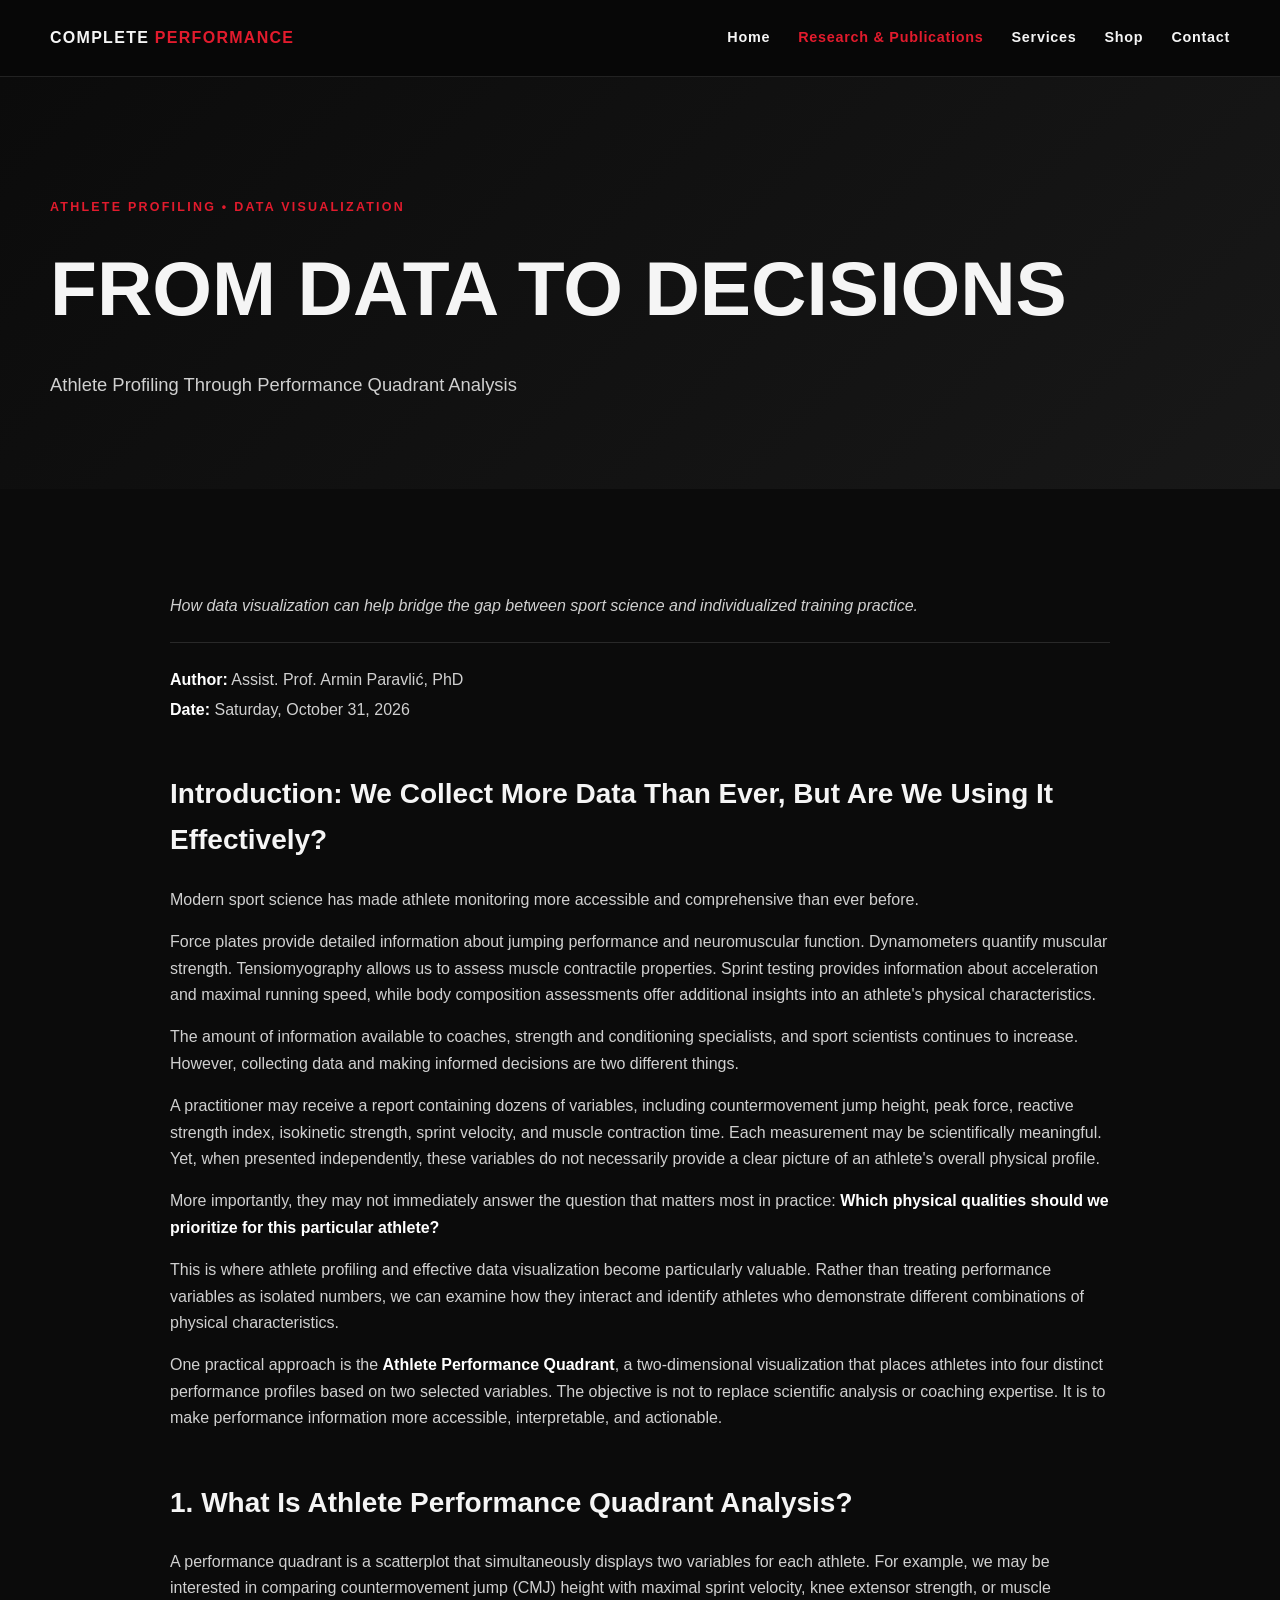
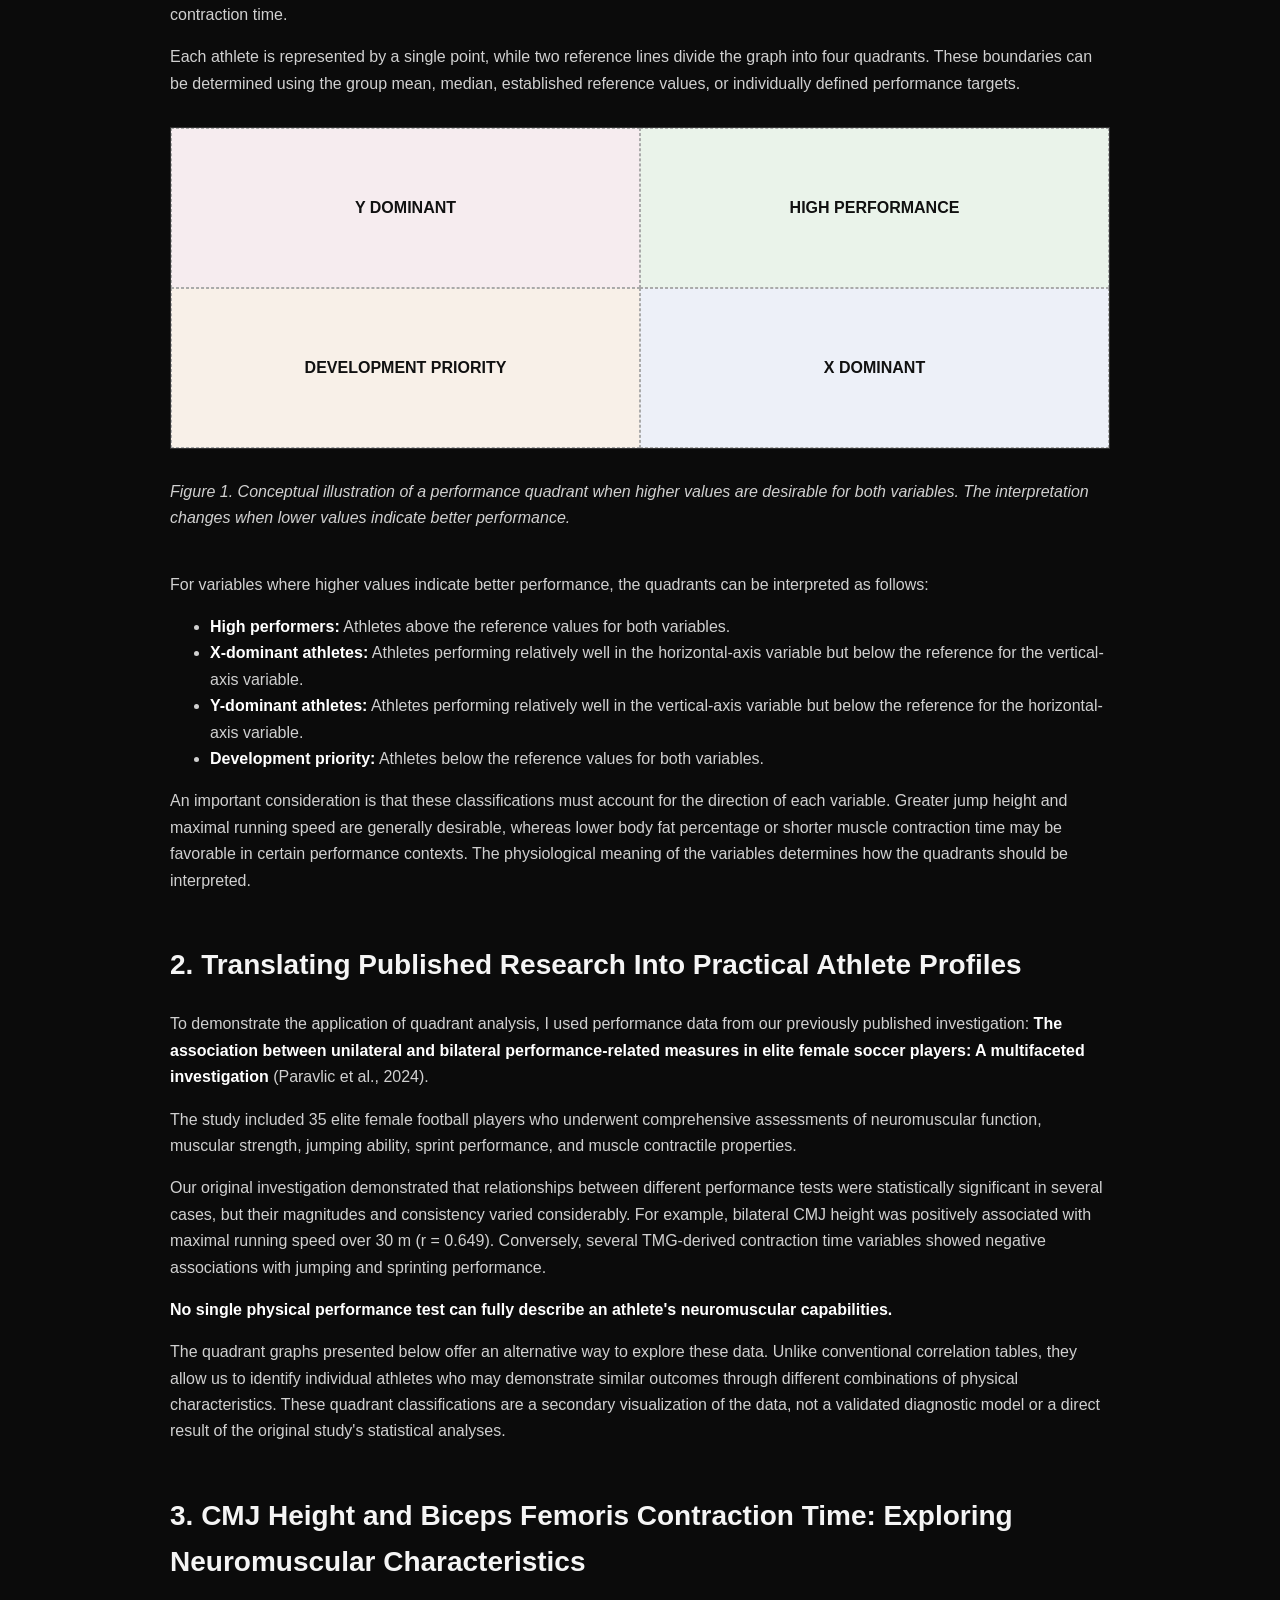
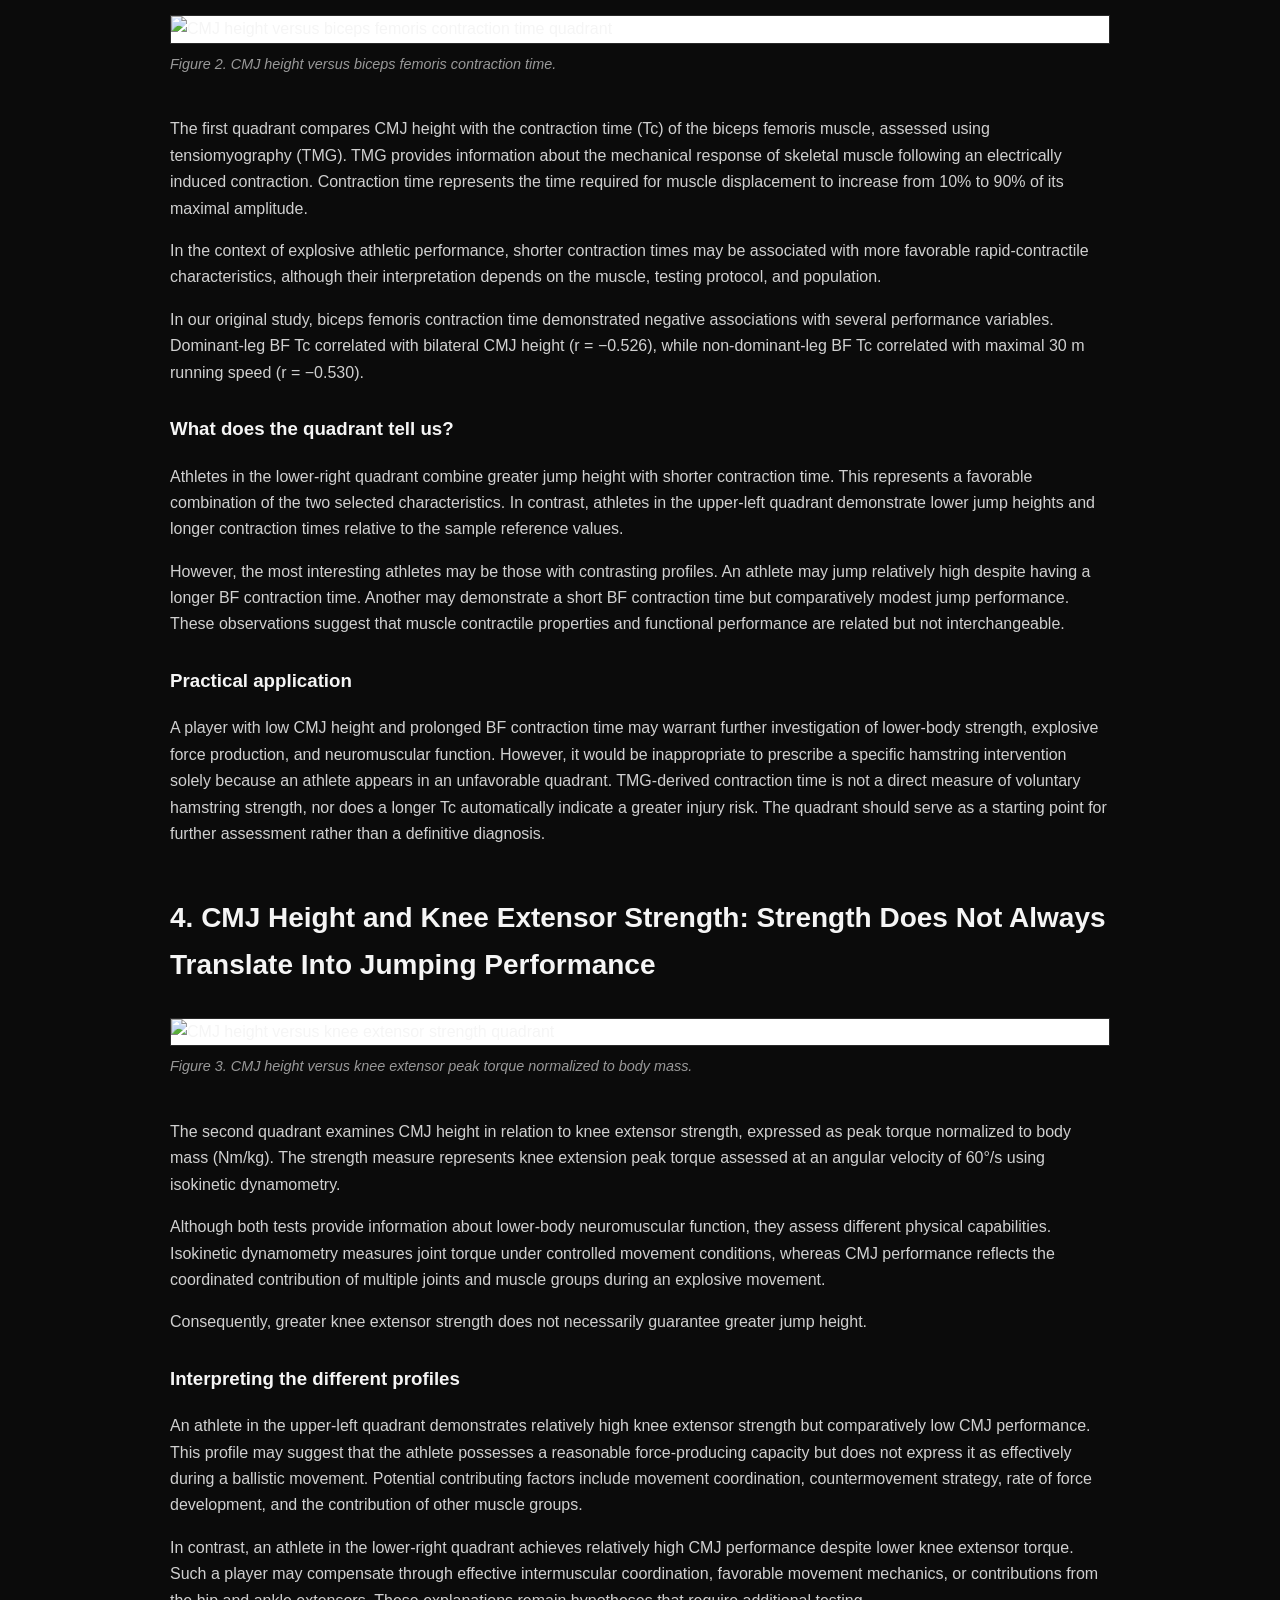
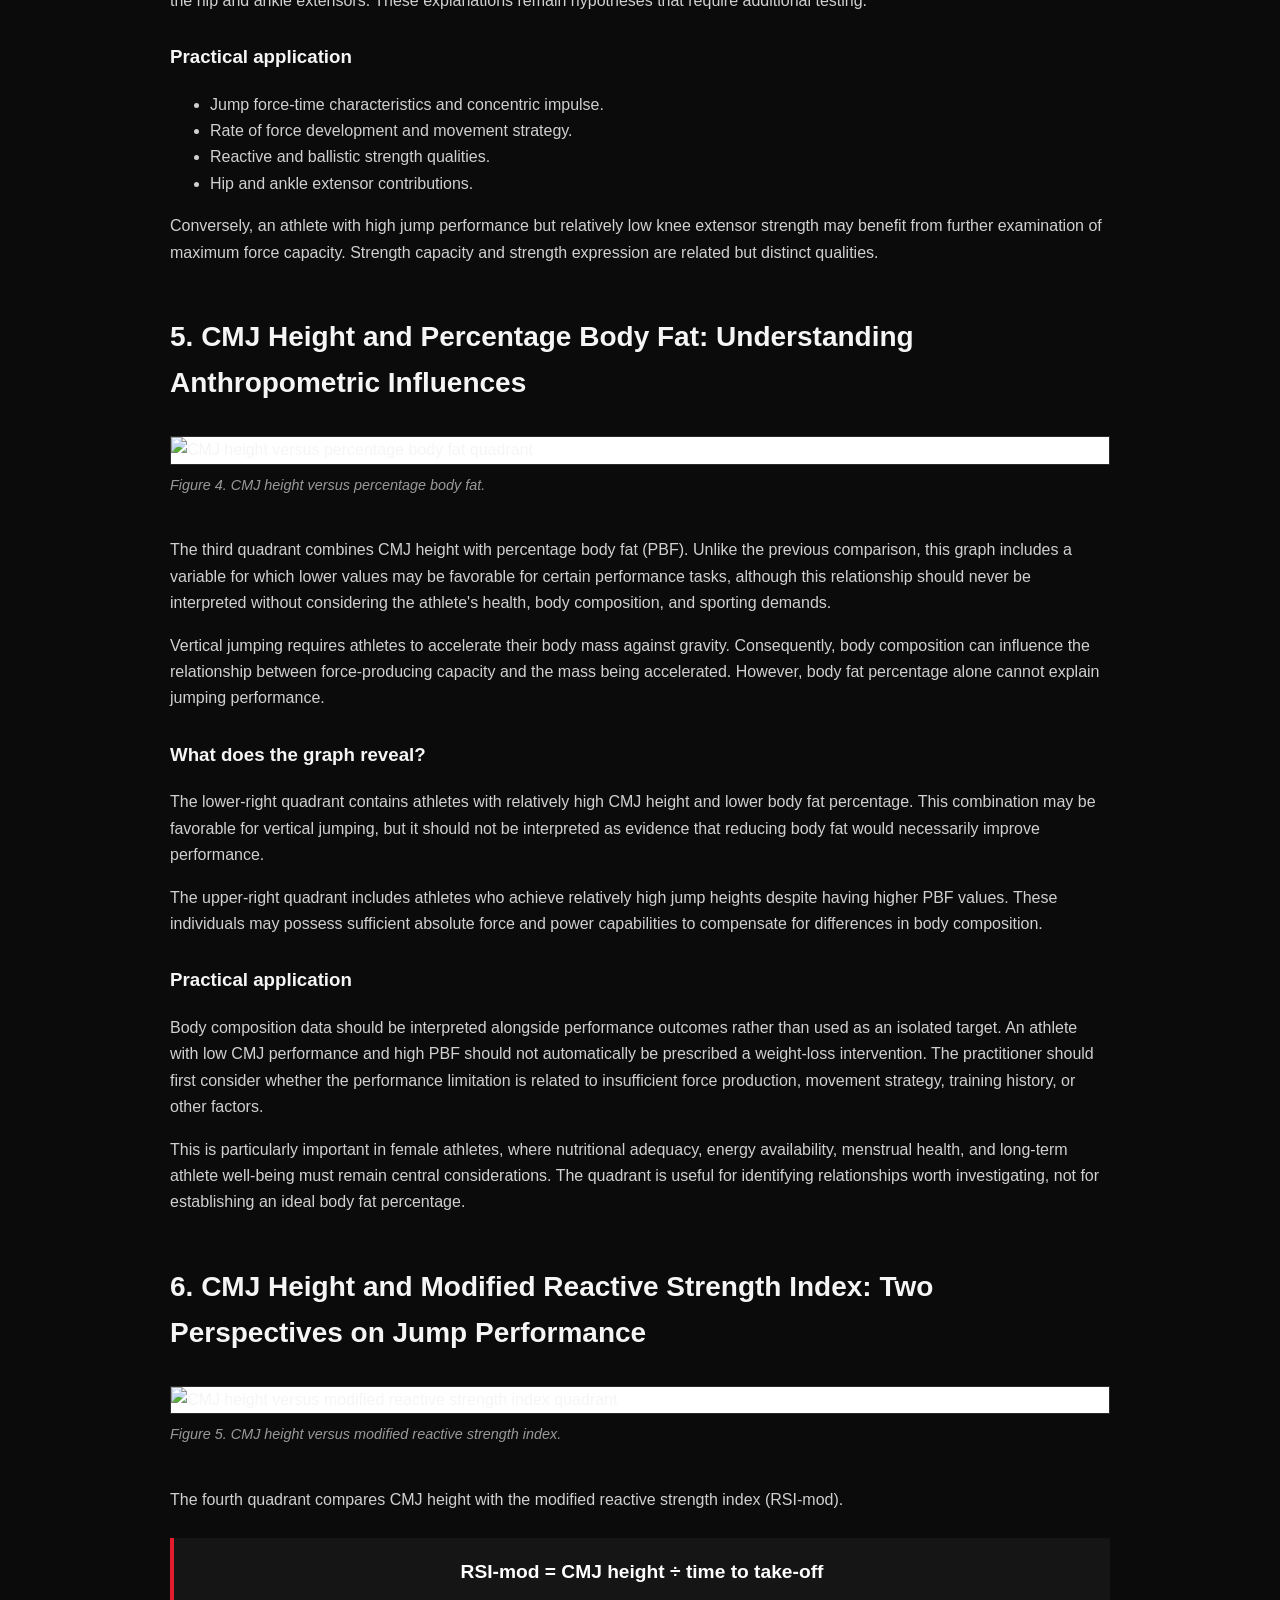
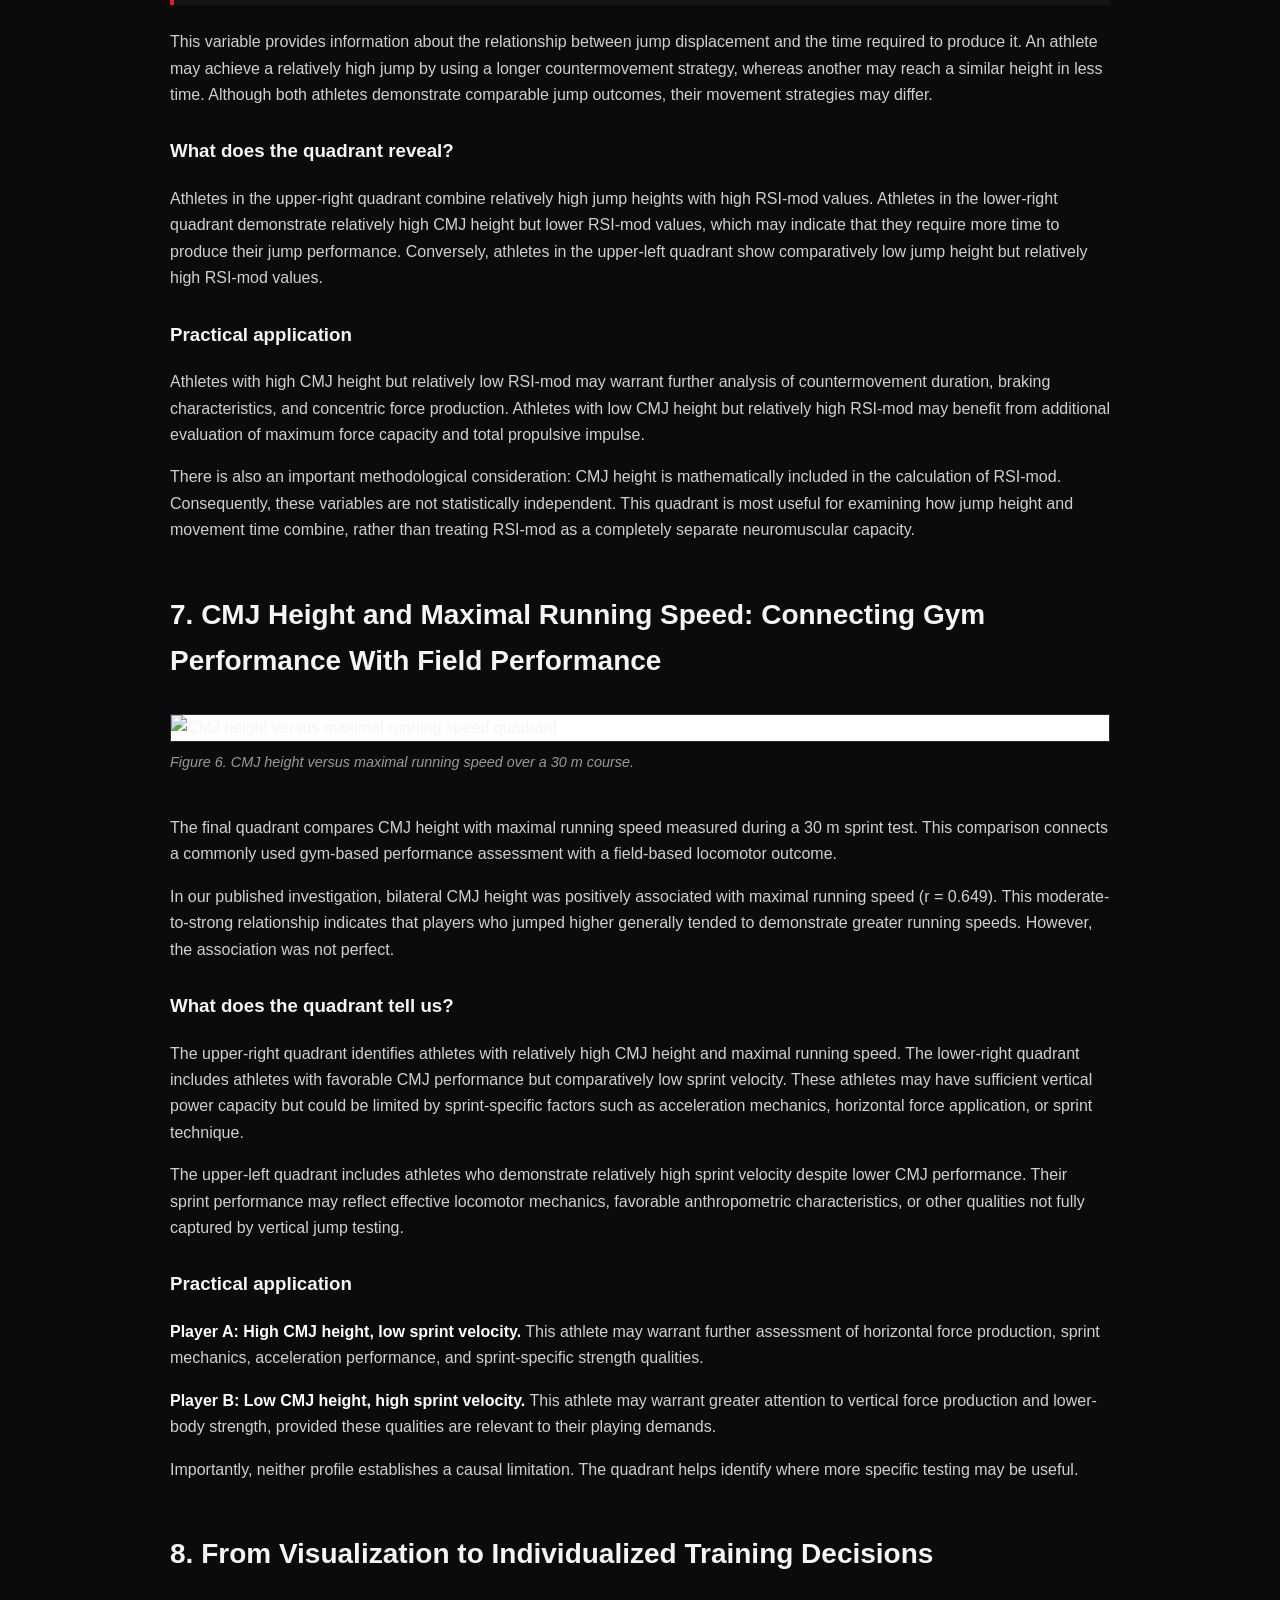
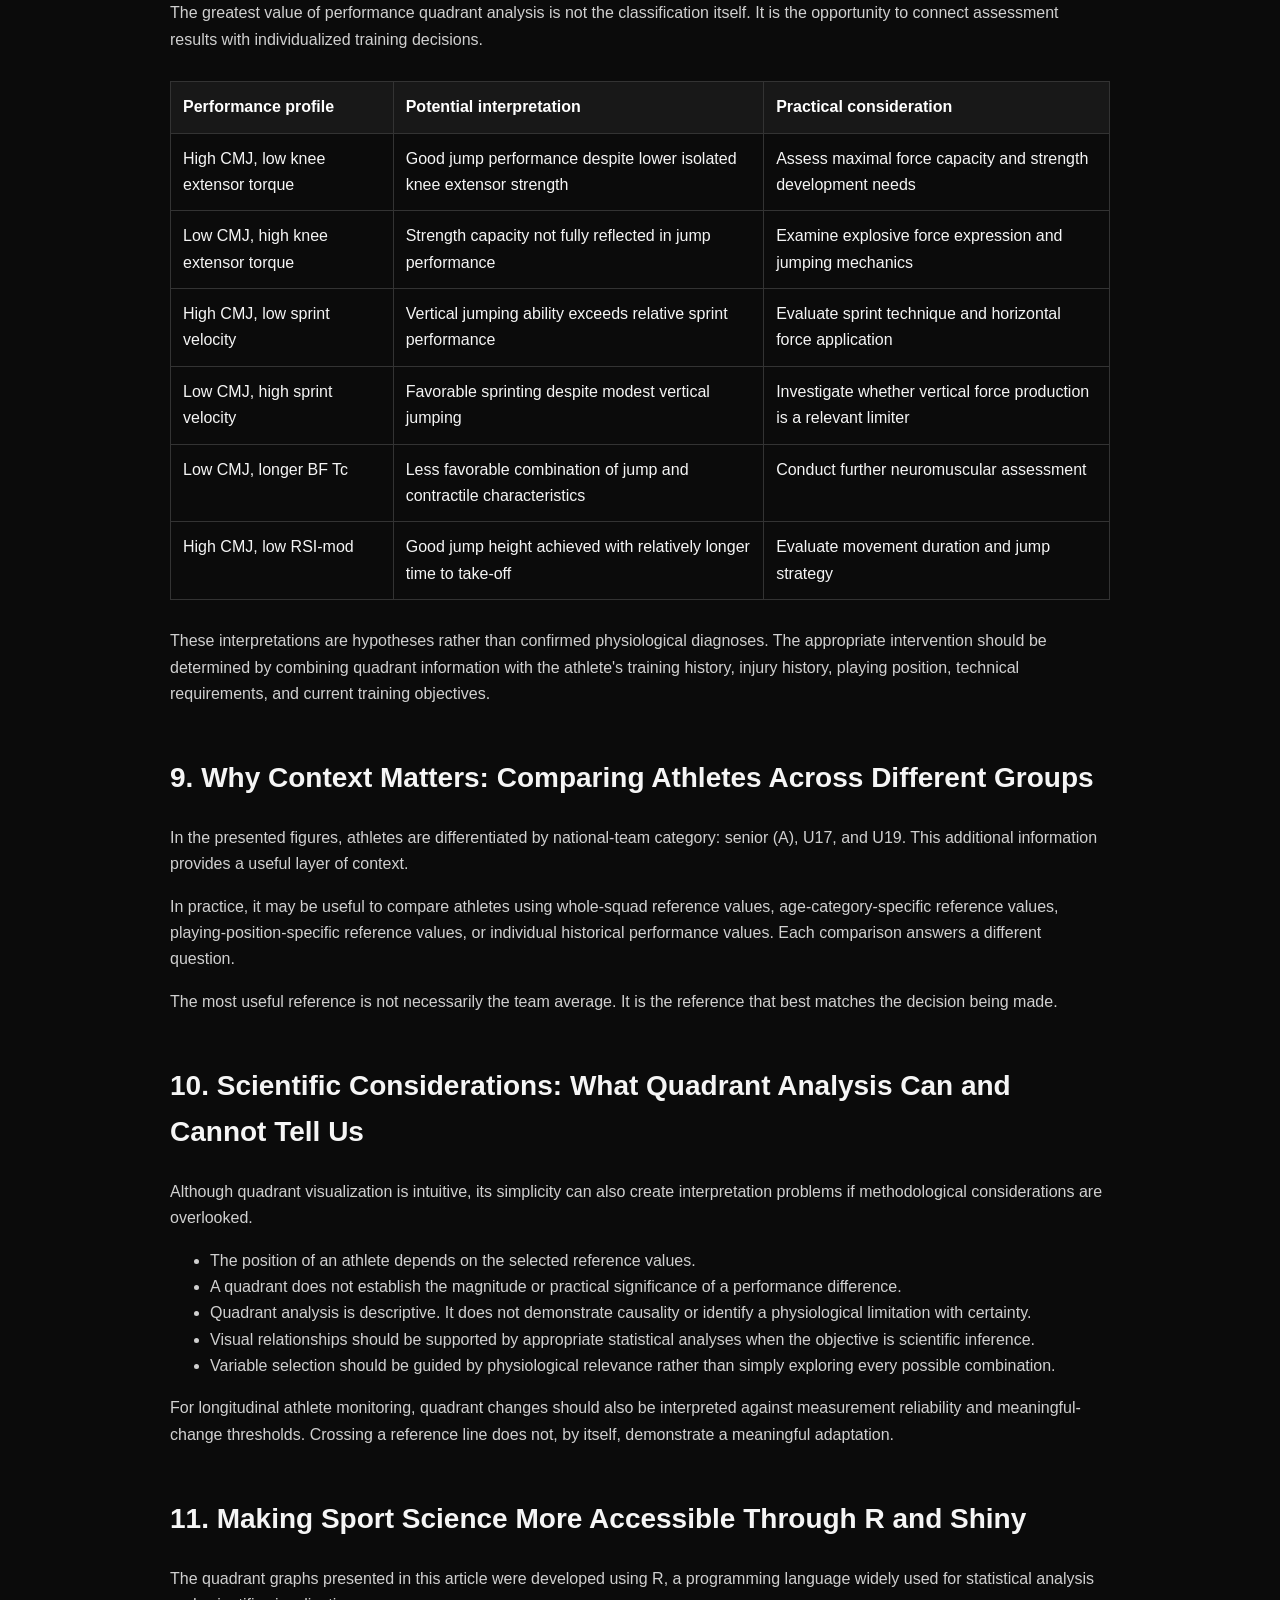
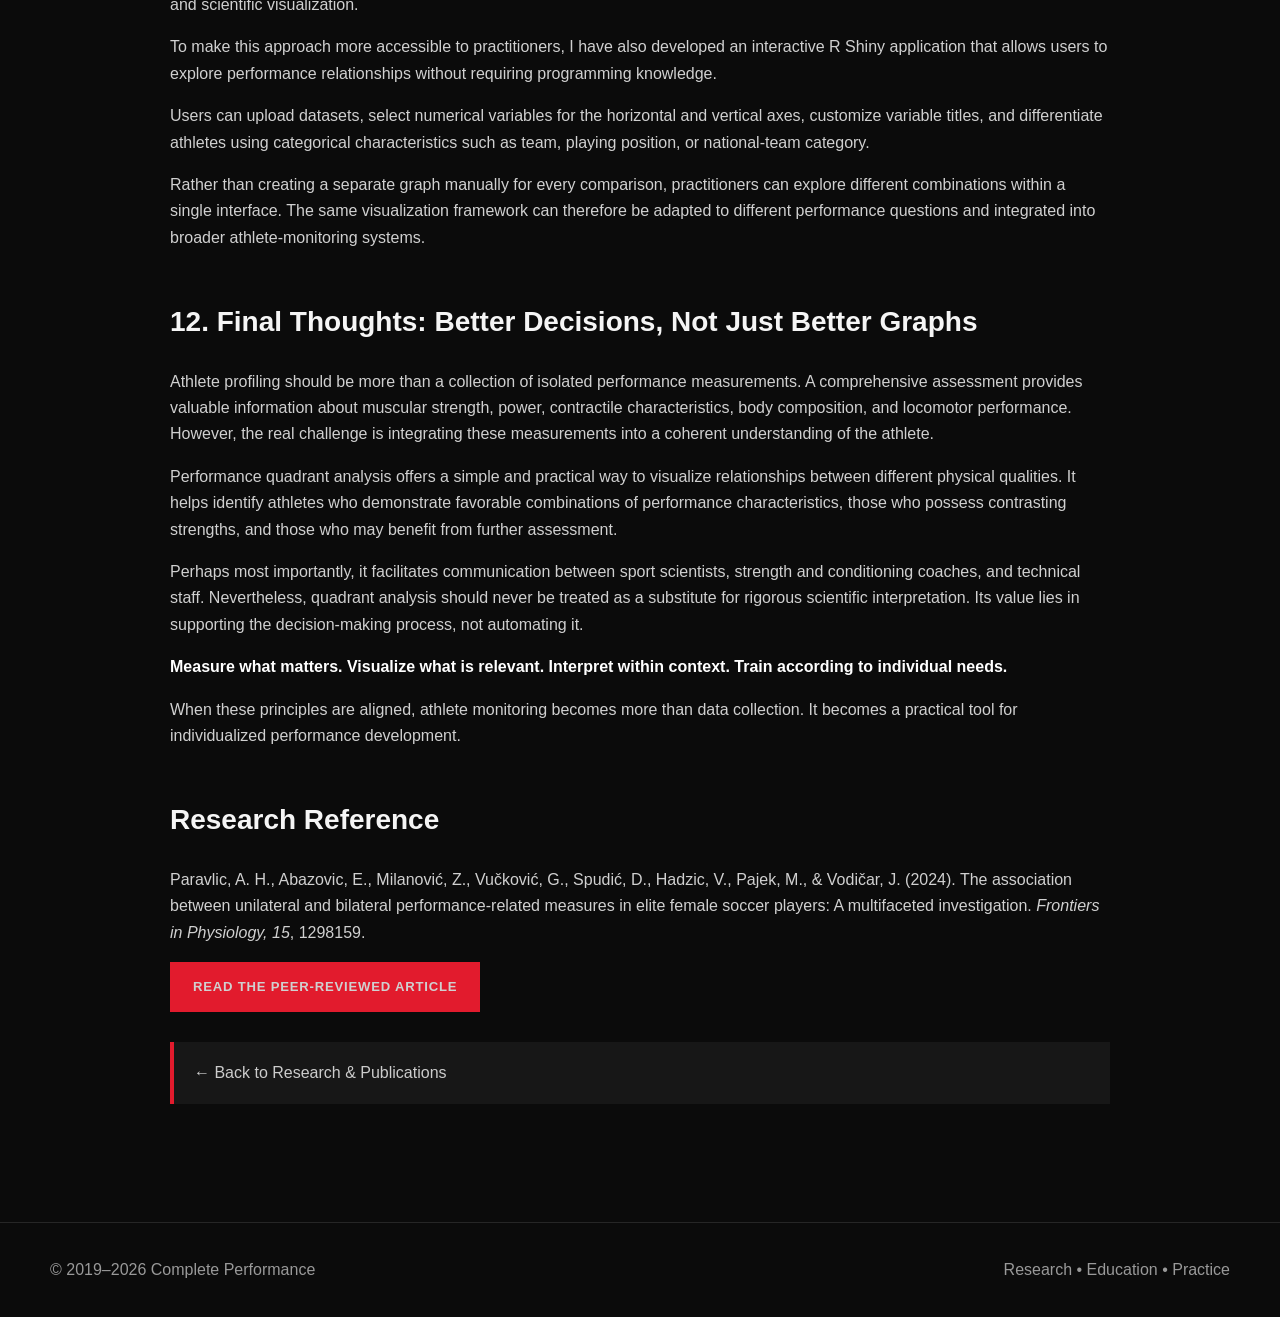
==== athlete-profiling-performance-quadrant.html @ d3a32e10 "Add athlete profiling quadrant analysis article" ====
<!doctype html><html lang="en"><head><meta charset="utf-8"><meta name="viewport" content="width=device-width,initial-scale=1"><title>From Data to Decisions: Athlete Profiling Through Performance Quadrant Analysis | Complete Performance</title><link rel="stylesheet" href="styles.css"><style>
.article-wrap{max-width:940px}.article-wrap h2{margin-top:48px;font-size:1.75rem}.article-wrap h3{margin-top:28px}.article-wrap p,.article-wrap li{color:#d0d0d0}.article-wrap strong{color:#fff}.article-figure{margin:30px 0 40px}.article-figure img{width:100%;height:auto;display:block;border:1px solid #292929;background:#fff}.article-figure figcaption{color:#999;font-size:.9rem;margin-top:9px;font-style:italic}.quad-demo{display:grid;grid-template-columns:1fr 1fr;border:1px solid #333;margin:30px 0;background:#fff;color:#111}.quad-demo div{min-height:160px;padding:24px;font-weight:900;display:flex;align-items:center;justify-content:center;text-align:center;border:1px dashed #aaa}.quad-demo .hp{background:#eaf3ea}.quad-demo .xd{background:#edf0f8}.quad-demo .yd{background:#f6ecef}.quad-demo .dev{background:#f8f0e8}.formula{font-size:1.2rem;text-align:center;padding:18px;border-left:4px solid var(--red);background:#151515;margin:24px 0}.profile-table{width:100%;border-collapse:collapse;margin:28px 0}.profile-table th,.profile-table td{border:1px solid #333;padding:12px;vertical-align:top}.profile-table th{background:#181818;text-align:left;color:#fff}.article-meta{margin-top:42px;padding-top:24px;border-top:1px solid #292929;color:#b9b9b9}@media(max-width:620px){.quad-demo{grid-template-columns:1fr}.profile-table{font-size:.88rem}}
</style></head><body><header class="topbar"><div class="wrap nav"><a class="brand" href="index.html">Complete <b>Performance</b></a><button class="menu">☰</button><nav class="navlinks"><a href="index.html">Home</a><a class="active" href="research.html">Research & Publications</a><a href="services.html">Services</a><a href="shop.html">Shop</a><a href="index.html#contact">Contact</a></nav></div></header><main>
<section class="page-hero"><div class="wrap"><div class="eyebrow">Athlete profiling • Data visualization</div><h1>From Data to Decisions</h1><p class="lead">Athlete Profiling Through Performance Quadrant Analysis</p></div></section>
<section><article class="wrap article-wrap">
<p><em>How data visualization can help bridge the gap between sport science and individualized training practice.</em></p>
<div class="article-meta" style="margin-top:22px"><p style="margin:0"><strong>Author:</strong> Assist. Prof. Armin Paravlić, PhD</p><p style="margin:.25rem 0 0"><strong>Date:</strong> Saturday, October 31, 2026</p></div>

<h2>Introduction: We Collect More Data Than Ever, But Are We Using It Effectively?</h2>
<p>Modern sport science has made athlete monitoring more accessible and comprehensive than ever before.</p>
<p>Force plates provide detailed information about jumping performance and neuromuscular function. Dynamometers quantify muscular strength. Tensiomyography allows us to assess muscle contractile properties. Sprint testing provides information about acceleration and maximal running speed, while body composition assessments offer additional insights into an athlete's physical characteristics.</p>
<p>The amount of information available to coaches, strength and conditioning specialists, and sport scientists continues to increase. However, collecting data and making informed decisions are two different things.</p>
<p>A practitioner may receive a report containing dozens of variables, including countermovement jump height, peak force, reactive strength index, isokinetic strength, sprint velocity, and muscle contraction time. Each measurement may be scientifically meaningful. Yet, when presented independently, these variables do not necessarily provide a clear picture of an athlete's overall physical profile.</p>
<p>More importantly, they may not immediately answer the question that matters most in practice: <strong>Which physical qualities should we prioritize for this particular athlete?</strong></p>
<p>This is where athlete profiling and effective data visualization become particularly valuable. Rather than treating performance variables as isolated numbers, we can examine how they interact and identify athletes who demonstrate different combinations of physical characteristics.</p>
<p>One practical approach is the <strong>Athlete Performance Quadrant</strong>, a two-dimensional visualization that places athletes into four distinct performance profiles based on two selected variables. The objective is not to replace scientific analysis or coaching expertise. It is to make performance information more accessible, interpretable, and actionable.</p>

<h2>1. What Is Athlete Performance Quadrant Analysis?</h2>
<p>A performance quadrant is a scatterplot that simultaneously displays two variables for each athlete. For example, we may be interested in comparing countermovement jump (CMJ) height with maximal sprint velocity, knee extensor strength, or muscle contraction time.</p>
<p>Each athlete is represented by a single point, while two reference lines divide the graph into four quadrants. These boundaries can be determined using the group mean, median, established reference values, or individually defined performance targets.</p>
<div class="quad-demo"><div class="yd">Y DOMINANT</div><div class="hp">HIGH PERFORMANCE</div><div class="dev">DEVELOPMENT PRIORITY</div><div class="xd">X DOMINANT</div></div>
<p class="article-figure"><em>Figure 1. Conceptual illustration of a performance quadrant when higher values are desirable for both variables. The interpretation changes when lower values indicate better performance.</em></p>
<p>For variables where higher values indicate better performance, the quadrants can be interpreted as follows:</p>
<ul><li><strong>High performers:</strong> Athletes above the reference values for both variables.</li><li><strong>X-dominant athletes:</strong> Athletes performing relatively well in the horizontal-axis variable but below the reference for the vertical-axis variable.</li><li><strong>Y-dominant athletes:</strong> Athletes performing relatively well in the vertical-axis variable but below the reference for the horizontal-axis variable.</li><li><strong>Development priority:</strong> Athletes below the reference values for both variables.</li></ul>
<p>An important consideration is that these classifications must account for the direction of each variable. Greater jump height and maximal running speed are generally desirable, whereas lower body fat percentage or shorter muscle contraction time may be favorable in certain performance contexts. The physiological meaning of the variables determines how the quadrants should be interpreted.</p>

<h2>2. Translating Published Research Into Practical Athlete Profiles</h2>
<p>To demonstrate the application of quadrant analysis, I used performance data from our previously published investigation: <strong>The association between unilateral and bilateral performance-related measures in elite female soccer players: A multifaceted investigation</strong> (Paravlic et al., 2024).</p>
<p>The study included 35 elite female football players who underwent comprehensive assessments of neuromuscular function, muscular strength, jumping ability, sprint performance, and muscle contractile properties.</p>
<p>Our original investigation demonstrated that relationships between different performance tests were statistically significant in several cases, but their magnitudes and consistency varied considerably. For example, bilateral CMJ height was positively associated with maximal running speed over 30 m (r = 0.649). Conversely, several TMG-derived contraction time variables showed negative associations with jumping and sprinting performance.</p>
<p><strong>No single physical performance test can fully describe an athlete's neuromuscular capabilities.</strong></p>
<p>The quadrant graphs presented below offer an alternative way to explore these data. Unlike conventional correlation tables, they allow us to identify individual athletes who may demonstrate similar outcomes through different combinations of physical characteristics. These quadrant classifications are a secondary visualization of the data, not a validated diagnostic model or a direct result of the original study's statistical analyses.</p>

<h2>3. CMJ Height and Biceps Femoris Contraction Time: Exploring Neuromuscular Characteristics</h2>
<figure class="article-figure"><img src="FIG2_SRC" alt="CMJ height versus biceps femoris contraction time quadrant"><figcaption>Figure 2. CMJ height versus biceps femoris contraction time.</figcaption></figure>
<p>The first quadrant compares CMJ height with the contraction time (Tc) of the biceps femoris muscle, assessed using tensiomyography (TMG). TMG provides information about the mechanical response of skeletal muscle following an electrically induced contraction. Contraction time represents the time required for muscle displacement to increase from 10% to 90% of its maximal amplitude.</p>
<p>In the context of explosive athletic performance, shorter contraction times may be associated with more favorable rapid-contractile characteristics, although their interpretation depends on the muscle, testing protocol, and population.</p>
<p>In our original study, biceps femoris contraction time demonstrated negative associations with several performance variables. Dominant-leg BF Tc correlated with bilateral CMJ height (r = −0.526), while non-dominant-leg BF Tc correlated with maximal 30 m running speed (r = −0.530).</p>
<h3>What does the quadrant tell us?</h3>
<p>Athletes in the lower-right quadrant combine greater jump height with shorter contraction time. This represents a favorable combination of the two selected characteristics. In contrast, athletes in the upper-left quadrant demonstrate lower jump heights and longer contraction times relative to the sample reference values.</p>
<p>However, the most interesting athletes may be those with contrasting profiles. An athlete may jump relatively high despite having a longer BF contraction time. Another may demonstrate a short BF contraction time but comparatively modest jump performance. These observations suggest that muscle contractile properties and functional performance are related but not interchangeable.</p>
<h3>Practical application</h3>
<p>A player with low CMJ height and prolonged BF contraction time may warrant further investigation of lower-body strength, explosive force production, and neuromuscular function. However, it would be inappropriate to prescribe a specific hamstring intervention solely because an athlete appears in an unfavorable quadrant. TMG-derived contraction time is not a direct measure of voluntary hamstring strength, nor does a longer Tc automatically indicate a greater injury risk. The quadrant should serve as a starting point for further assessment rather than a definitive diagnosis.</p>

<h2>4. CMJ Height and Knee Extensor Strength: Strength Does Not Always Translate Into Jumping Performance</h2>
<figure class="article-figure"><img src="FIG3_SRC" alt="CMJ height versus knee extensor strength quadrant"><figcaption>Figure 3. CMJ height versus knee extensor peak torque normalized to body mass.</figcaption></figure>
<p>The second quadrant examines CMJ height in relation to knee extensor strength, expressed as peak torque normalized to body mass (Nm/kg). The strength measure represents knee extension peak torque assessed at an angular velocity of 60°/s using isokinetic dynamometry.</p>
<p>Although both tests provide information about lower-body neuromuscular function, they assess different physical capabilities. Isokinetic dynamometry measures joint torque under controlled movement conditions, whereas CMJ performance reflects the coordinated contribution of multiple joints and muscle groups during an explosive movement.</p>
<p>Consequently, greater knee extensor strength does not necessarily guarantee greater jump height.</p>
<h3>Interpreting the different profiles</h3>
<p>An athlete in the upper-left quadrant demonstrates relatively high knee extensor strength but comparatively low CMJ performance. This profile may suggest that the athlete possesses a reasonable force-producing capacity but does not express it as effectively during a ballistic movement. Potential contributing factors include movement coordination, countermovement strategy, rate of force development, and the contribution of other muscle groups.</p>
<p>In contrast, an athlete in the lower-right quadrant achieves relatively high CMJ performance despite lower knee extensor torque. Such a player may compensate through effective intermuscular coordination, favorable movement mechanics, or contributions from the hip and ankle extensors. These explanations remain hypotheses that require additional testing.</p>
<h3>Practical application</h3>
<ul><li>Jump force-time characteristics and concentric impulse.</li><li>Rate of force development and movement strategy.</li><li>Reactive and ballistic strength qualities.</li><li>Hip and ankle extensor contributions.</li></ul>
<p>Conversely, an athlete with high jump performance but relatively low knee extensor strength may benefit from further examination of maximum force capacity. Strength capacity and strength expression are related but distinct qualities.</p>

<h2>5. CMJ Height and Percentage Body Fat: Understanding Anthropometric Influences</h2>
<figure class="article-figure"><img src="FIG4_SRC" alt="CMJ height versus percentage body fat quadrant"><figcaption>Figure 4. CMJ height versus percentage body fat.</figcaption></figure>
<p>The third quadrant combines CMJ height with percentage body fat (PBF). Unlike the previous comparison, this graph includes a variable for which lower values may be favorable for certain performance tasks, although this relationship should never be interpreted without considering the athlete's health, body composition, and sporting demands.</p>
<p>Vertical jumping requires athletes to accelerate their body mass against gravity. Consequently, body composition can influence the relationship between force-producing capacity and the mass being accelerated. However, body fat percentage alone cannot explain jumping performance.</p>
<h3>What does the graph reveal?</h3>
<p>The lower-right quadrant contains athletes with relatively high CMJ height and lower body fat percentage. This combination may be favorable for vertical jumping, but it should not be interpreted as evidence that reducing body fat would necessarily improve performance.</p>
<p>The upper-right quadrant includes athletes who achieve relatively high jump heights despite having higher PBF values. These individuals may possess sufficient absolute force and power capabilities to compensate for differences in body composition.</p>
<h3>Practical application</h3>
<p>Body composition data should be interpreted alongside performance outcomes rather than used as an isolated target. An athlete with low CMJ performance and high PBF should not automatically be prescribed a weight-loss intervention. The practitioner should first consider whether the performance limitation is related to insufficient force production, movement strategy, training history, or other factors.</p>
<p>This is particularly important in female athletes, where nutritional adequacy, energy availability, menstrual health, and long-term athlete well-being must remain central considerations. The quadrant is useful for identifying relationships worth investigating, not for establishing an ideal body fat percentage.</p>

<h2>6. CMJ Height and Modified Reactive Strength Index: Two Perspectives on Jump Performance</h2>
<figure class="article-figure"><img src="FIG5_SRC" alt="CMJ height versus modified reactive strength index quadrant"><figcaption>Figure 5. CMJ height versus modified reactive strength index.</figcaption></figure>
<p>The fourth quadrant compares CMJ height with the modified reactive strength index (RSI-mod).</p>
<div class="formula"><strong>RSI-mod = CMJ height ÷ time to take-off</strong></div>
<p>This variable provides information about the relationship between jump displacement and the time required to produce it. An athlete may achieve a relatively high jump by using a longer countermovement strategy, whereas another may reach a similar height in less time. Although both athletes demonstrate comparable jump outcomes, their movement strategies may differ.</p>
<h3>What does the quadrant reveal?</h3>
<p>Athletes in the upper-right quadrant combine relatively high jump heights with high RSI-mod values. Athletes in the lower-right quadrant demonstrate relatively high CMJ height but lower RSI-mod values, which may indicate that they require more time to produce their jump performance. Conversely, athletes in the upper-left quadrant show comparatively low jump height but relatively high RSI-mod values.</p>
<h3>Practical application</h3>
<p>Athletes with high CMJ height but relatively low RSI-mod may warrant further analysis of countermovement duration, braking characteristics, and concentric force production. Athletes with low CMJ height but relatively high RSI-mod may benefit from additional evaluation of maximum force capacity and total propulsive impulse.</p>
<p>There is also an important methodological consideration: CMJ height is mathematically included in the calculation of RSI-mod. Consequently, these variables are not statistically independent. This quadrant is most useful for examining how jump height and movement time combine, rather than treating RSI-mod as a completely separate neuromuscular capacity.</p>

<h2>7. CMJ Height and Maximal Running Speed: Connecting Gym Performance With Field Performance</h2>
<figure class="article-figure"><img src="FIG6_SRC" alt="CMJ height versus maximal running speed quadrant"><figcaption>Figure 6. CMJ height versus maximal running speed over a 30 m course.</figcaption></figure>
<p>The final quadrant compares CMJ height with maximal running speed measured during a 30 m sprint test. This comparison connects a commonly used gym-based performance assessment with a field-based locomotor outcome.</p>
<p>In our published investigation, bilateral CMJ height was positively associated with maximal running speed (r = 0.649). This moderate-to-strong relationship indicates that players who jumped higher generally tended to demonstrate greater running speeds. However, the association was not perfect.</p>
<h3>What does the quadrant tell us?</h3>
<p>The upper-right quadrant identifies athletes with relatively high CMJ height and maximal running speed. The lower-right quadrant includes athletes with favorable CMJ performance but comparatively low sprint velocity. These athletes may have sufficient vertical power capacity but could be limited by sprint-specific factors such as acceleration mechanics, horizontal force application, or sprint technique.</p>
<p>The upper-left quadrant includes athletes who demonstrate relatively high sprint velocity despite lower CMJ performance. Their sprint performance may reflect effective locomotor mechanics, favorable anthropometric characteristics, or other qualities not fully captured by vertical jump testing.</p>
<h3>Practical application</h3>
<p><strong>Player A: High CMJ height, low sprint velocity.</strong> This athlete may warrant further assessment of horizontal force production, sprint mechanics, acceleration performance, and sprint-specific strength qualities.</p>
<p><strong>Player B: Low CMJ height, high sprint velocity.</strong> This athlete may warrant greater attention to vertical force production and lower-body strength, provided these qualities are relevant to their playing demands.</p>
<p>Importantly, neither profile establishes a causal limitation. The quadrant helps identify where more specific testing may be useful.</p>

<h2>8. From Visualization to Individualized Training Decisions</h2>
<p>The greatest value of performance quadrant analysis is not the classification itself. It is the opportunity to connect assessment results with individualized training decisions.</p>
<table class="profile-table"><thead><tr><th>Performance profile</th><th>Potential interpretation</th><th>Practical consideration</th></tr></thead><tbody>
<tr><td>High CMJ, low knee extensor torque</td><td>Good jump performance despite lower isolated knee extensor strength</td><td>Assess maximal force capacity and strength development needs</td></tr>
<tr><td>Low CMJ, high knee extensor torque</td><td>Strength capacity not fully reflected in jump performance</td><td>Examine explosive force expression and jumping mechanics</td></tr>
<tr><td>High CMJ, low sprint velocity</td><td>Vertical jumping ability exceeds relative sprint performance</td><td>Evaluate sprint technique and horizontal force application</td></tr>
<tr><td>Low CMJ, high sprint velocity</td><td>Favorable sprinting despite modest vertical jumping</td><td>Investigate whether vertical force production is a relevant limiter</td></tr>
<tr><td>Low CMJ, longer BF Tc</td><td>Less favorable combination of jump and contractile characteristics</td><td>Conduct further neuromuscular assessment</td></tr>
<tr><td>High CMJ, low RSI-mod</td><td>Good jump height achieved with relatively longer time to take-off</td><td>Evaluate movement duration and jump strategy</td></tr>
</tbody></table>
<p>These interpretations are hypotheses rather than confirmed physiological diagnoses. The appropriate intervention should be determined by combining quadrant information with the athlete's training history, injury history, playing position, technical requirements, and current training objectives.</p>

<h2>9. Why Context Matters: Comparing Athletes Across Different Groups</h2>
<p>In the presented figures, athletes are differentiated by national-team category: senior (A), U17, and U19. This additional information provides a useful layer of context.</p>
<p>In practice, it may be useful to compare athletes using whole-squad reference values, age-category-specific reference values, playing-position-specific reference values, or individual historical performance values. Each comparison answers a different question.</p>
<p>The most useful reference is not necessarily the team average. It is the reference that best matches the decision being made.</p>

<h2>10. Scientific Considerations: What Quadrant Analysis Can and Cannot Tell Us</h2>
<p>Although quadrant visualization is intuitive, its simplicity can also create interpretation problems if methodological considerations are overlooked.</p>
<ul><li>The position of an athlete depends on the selected reference values.</li><li>A quadrant does not establish the magnitude or practical significance of a performance difference.</li><li>Quadrant analysis is descriptive. It does not demonstrate causality or identify a physiological limitation with certainty.</li><li>Visual relationships should be supported by appropriate statistical analyses when the objective is scientific inference.</li><li>Variable selection should be guided by physiological relevance rather than simply exploring every possible combination.</li></ul>
<p>For longitudinal athlete monitoring, quadrant changes should also be interpreted against measurement reliability and meaningful-change thresholds. Crossing a reference line does not, by itself, demonstrate a meaningful adaptation.</p>

<h2>11. Making Sport Science More Accessible Through R and Shiny</h2>
<p>The quadrant graphs presented in this article were developed using R, a programming language widely used for statistical analysis and scientific visualization.</p>
<p>To make this approach more accessible to practitioners, I have also developed an interactive R Shiny application that allows users to explore performance relationships without requiring programming knowledge.</p>
<p>Users can upload datasets, select numerical variables for the horizontal and vertical axes, customize variable titles, and differentiate athletes using categorical characteristics such as team, playing position, or national-team category.</p>
<p>Rather than creating a separate graph manually for every comparison, practitioners can explore different combinations within a single interface. The same visualization framework can therefore be adapted to different performance questions and integrated into broader athlete-monitoring systems.</p>

<h2>12. Final Thoughts: Better Decisions, Not Just Better Graphs</h2>
<p>Athlete profiling should be more than a collection of isolated performance measurements. A comprehensive assessment provides valuable information about muscular strength, power, contractile characteristics, body composition, and locomotor performance. However, the real challenge is integrating these measurements into a coherent understanding of the athlete.</p>
<p>Performance quadrant analysis offers a simple and practical way to visualize relationships between different physical qualities. It helps identify athletes who demonstrate favorable combinations of performance characteristics, those who possess contrasting strengths, and those who may benefit from further assessment.</p>
<p>Perhaps most importantly, it facilitates communication between sport scientists, strength and conditioning coaches, and technical staff. Nevertheless, quadrant analysis should never be treated as a substitute for rigorous scientific interpretation. Its value lies in supporting the decision-making process, not automating it.</p>
<p><strong>Measure what matters. Visualize what is relevant. Interpret within context. Train according to individual needs.</strong></p>
<p>When these principles are aligned, athlete monitoring becomes more than data collection. It becomes a practical tool for individualized performance development.</p>

<h2>Research Reference</h2>
<p>Paravlic, A. H., Abazovic, E., Milanović, Z., Vučković, G., Spudić, D., Hadzic, V., Pajek, M., &amp; Vodičar, J. (2024). The association between unilateral and bilateral performance-related measures in elite female soccer players: A multifaceted investigation. <em>Frontiers in Physiology, 15</em>, 1298159.</p>
<p><a class="btn" href="https://www.frontiersin.org/journals/physiology/articles/10.3389/fphys.2024.1298159/full" target="_blank" rel="noopener">Read the peer-reviewed article</a></p>
<div class="notice"><a href="research.html">← Back to Research &amp; Publications</a></div>
</article></section></main><footer><div class="wrap foot"><span>© <span data-year></span> Complete Performance</span><span>Research • Education • Practice</span></div></footer><script src="script.js"></script></body></html>
---- styles.css ----
:root{--bg:#090909;--panel:#121212;--panel2:#181818;--text:#f5f5f5;--muted:#b9b9b9;--red:#e21b2d;--line:#2b2b2b;--white:#fff;--max:1180px}*{box-sizing:border-box}html{scroll-behavior:smooth}body{margin:0;font-family:Arial,Helvetica,sans-serif;background:#0b0b0b;color:var(--text);line-height:1.65}a{color:inherit;text-decoration:none}img{max-width:100%;display:block}.wrap{width:min(var(--max),calc(100% - 40px));margin:auto}.topbar{position:sticky;top:0;z-index:50;background:rgba(8,8,8,.94);backdrop-filter:blur(10px);border-bottom:1px solid #222}.nav{height:76px;display:flex;align-items:center;justify-content:space-between}.brand{font-weight:900;letter-spacing:.08em;text-transform:uppercase}.brand b{color:var(--red)}.navlinks{display:flex;gap:28px;align-items:center}.navlinks a{font-size:.9rem;font-weight:700;letter-spacing:.05em}.navlinks a:hover,.active{color:var(--red)!important}.menu{display:none;background:none;border:0;color:#fff;font-size:1.6rem}.hero{min-height:72vh;display:grid;place-items:center;position:relative;background:linear-gradient(90deg,rgba(0,0,0,.88),rgba(0,0,0,.45)),url('https://static.wixstatic.com/media/84770f_7211b06078ec46779c57dfc5600a70dc~mv2.jpg/v1/fill/w_1600,h_900,al_c,q_85/84770f_7211b06078ec46779c57dfc5600a70dc~mv2.jpg') center/cover no-repeat}.hero-inner{width:min(860px,100%);margin-right:auto;padding:90px 0}.eyebrow{color:var(--red);text-transform:uppercase;letter-spacing:.18em;font-weight:800;font-size:.78rem}.hero h1{font-size:clamp(3rem,7vw,6.7rem);line-height:.93;margin:.2em 0}.hero p{font-size:1.2rem;max-width:720px;color:#dedede}.btns{display:flex;gap:14px;flex-wrap:wrap;margin-top:30px}.btn{display:inline-flex;padding:13px 22px;border:1px solid var(--red);background:var(--red);font-weight:800;text-transform:uppercase;letter-spacing:.06em;font-size:.82rem}.btn.secondary{background:transparent;color:white;border-color:#777}.btn:hover{filter:brightness(1.12)}section{padding:88px 0}.section-title{font-size:clamp(2rem,4vw,3.5rem);line-height:1;margin:0 0 28px;text-transform:uppercase}.section-title span{color:var(--red)}.lead{font-size:1.15rem;color:#d0d0d0;max-width:860px}.grid-2{display:grid;grid-template-columns:1.1fr .9fr;gap:56px;align-items:center}.photo-card{border:1px solid #292929;background:#111;padding:10px}.photo-card img{width:100%;height:520px;object-fit:cover}.dark{background:#101010}.cards{display:grid;grid-template-columns:repeat(3,1fr);gap:20px}.card{background:#141414;border:1px solid #272727;padding:28px}.card h3{margin-top:0;font-size:1.35rem}.card p{color:var(--muted)}.team{display:grid;grid-template-columns:repeat(2,1fr);gap:28px}.person{display:grid;grid-template-columns:180px 1fr;background:#141414;border:1px solid #292929;overflow:hidden}.person img{width:100%;height:100%;min-height:300px;object-fit:cover}.person-copy{padding:28px}.person h3{text-transform:uppercase;margin:0 0 10px}.tag{color:var(--red);font-size:.78rem;font-weight:800;text-transform:uppercase;letter-spacing:.13em}.page-hero{padding:120px 0 70px;background:linear-gradient(135deg,#0b0b0b,#181818)}.page-hero h1{font-size:clamp(2.7rem,6vw,5rem);margin:.1em 0;text-transform:uppercase}.service-grid,.shop-grid,.post-grid{display:grid;grid-template-columns:repeat(3,1fr);gap:20px}.service,.product,.post{border:1px solid #292929;background:#121212;padding:26px;display:flex;flex-direction:column}.service h2,.product h2,.post h2{font-size:1.3rem;margin-top:0}.product .price{color:var(--red);font-size:1.3rem;font-weight:900}.post small{color:#999}.post p,.product p{color:#bbb}.post .more,.service .more,.product .more{margin-top:auto;color:var(--red);font-weight:800}.contact{display:grid;grid-template-columns:1fr 1fr;gap:50px}.contact-box{background:#151515;border:1px solid #292929;padding:30px}.contact a{color:#fff}.contact a:hover{color:var(--red)}footer{border-top:1px solid #262626;padding:34px 0;color:#999}.foot{display:flex;justify-content:space-between;gap:20px;flex-wrap:wrap}.redline{width:62px;height:5px;background:var(--red);margin:18px 0 28px}.notice{background:#171717;border-left:4px solid var(--red);padding:18px 20px;color:#ccc;margin:30px 0}.article-list{display:grid;gap:18px}.article-row{padding:23px;border:1px solid #292929;background:#121212}.article-row h3{margin:0 0 7px}.article-row p{margin:0;color:#aaa}.article-row a{color:var(--red);font-weight:800}@media(max-width:900px){.navlinks{display:none;position:absolute;left:0;right:0;top:76px;background:#0a0a0a;padding:22px 20px;flex-direction:column;align-items:flex-start;border-bottom:1px solid #222}.navlinks.open{display:flex}.menu{display:block}.grid-2,.contact{grid-template-columns:1fr}.cards,.service-grid,.shop-grid,.post-grid{grid-template-columns:1fr 1fr}.team{grid-template-columns:1fr}.hero{min-height:66vh}.photo-card img{height:420px}}@media(max-width:620px){.wrap{width:min(100% - 28px,var(--max))}.cards,.service-grid,.shop-grid,.post-grid{grid-template-columns:1fr}.person{grid-template-columns:1fr}.person img{height:360px}.hero h1{font-size:3.3rem}section{padding:64px 0}}
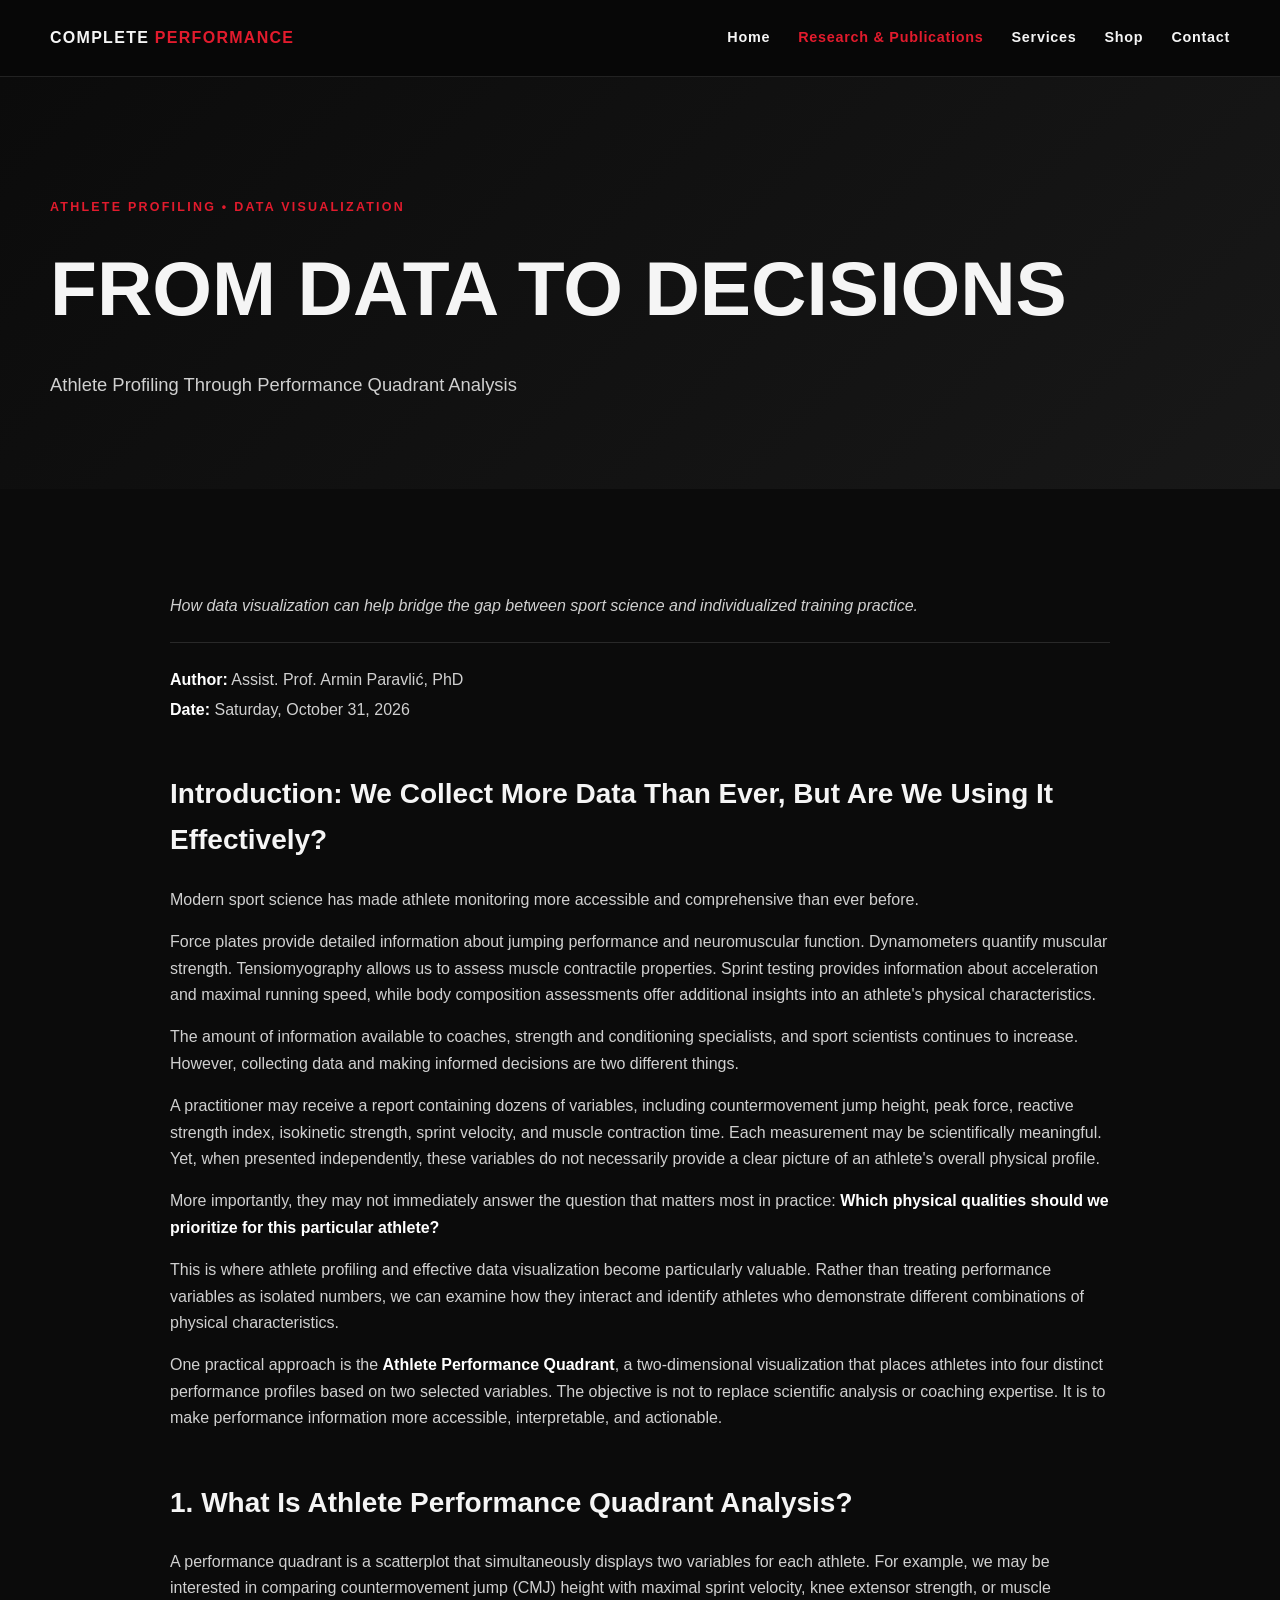
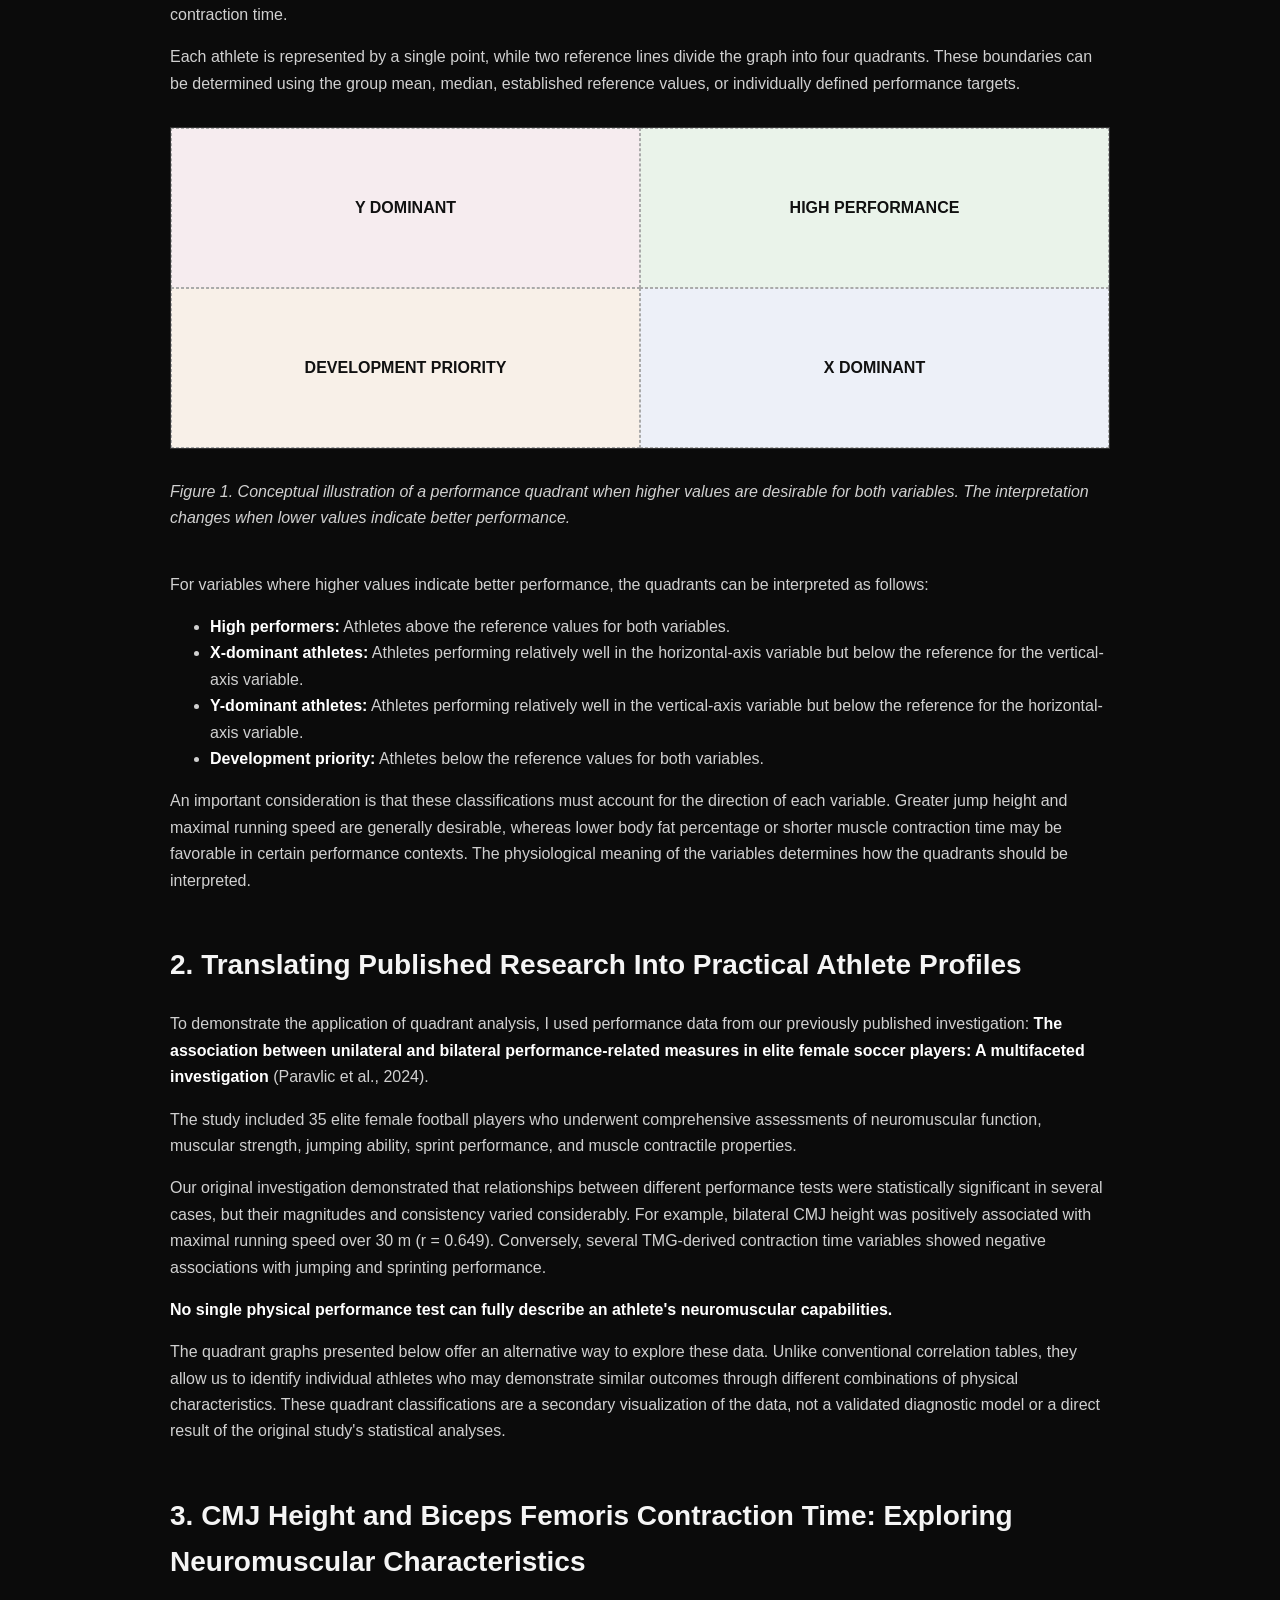
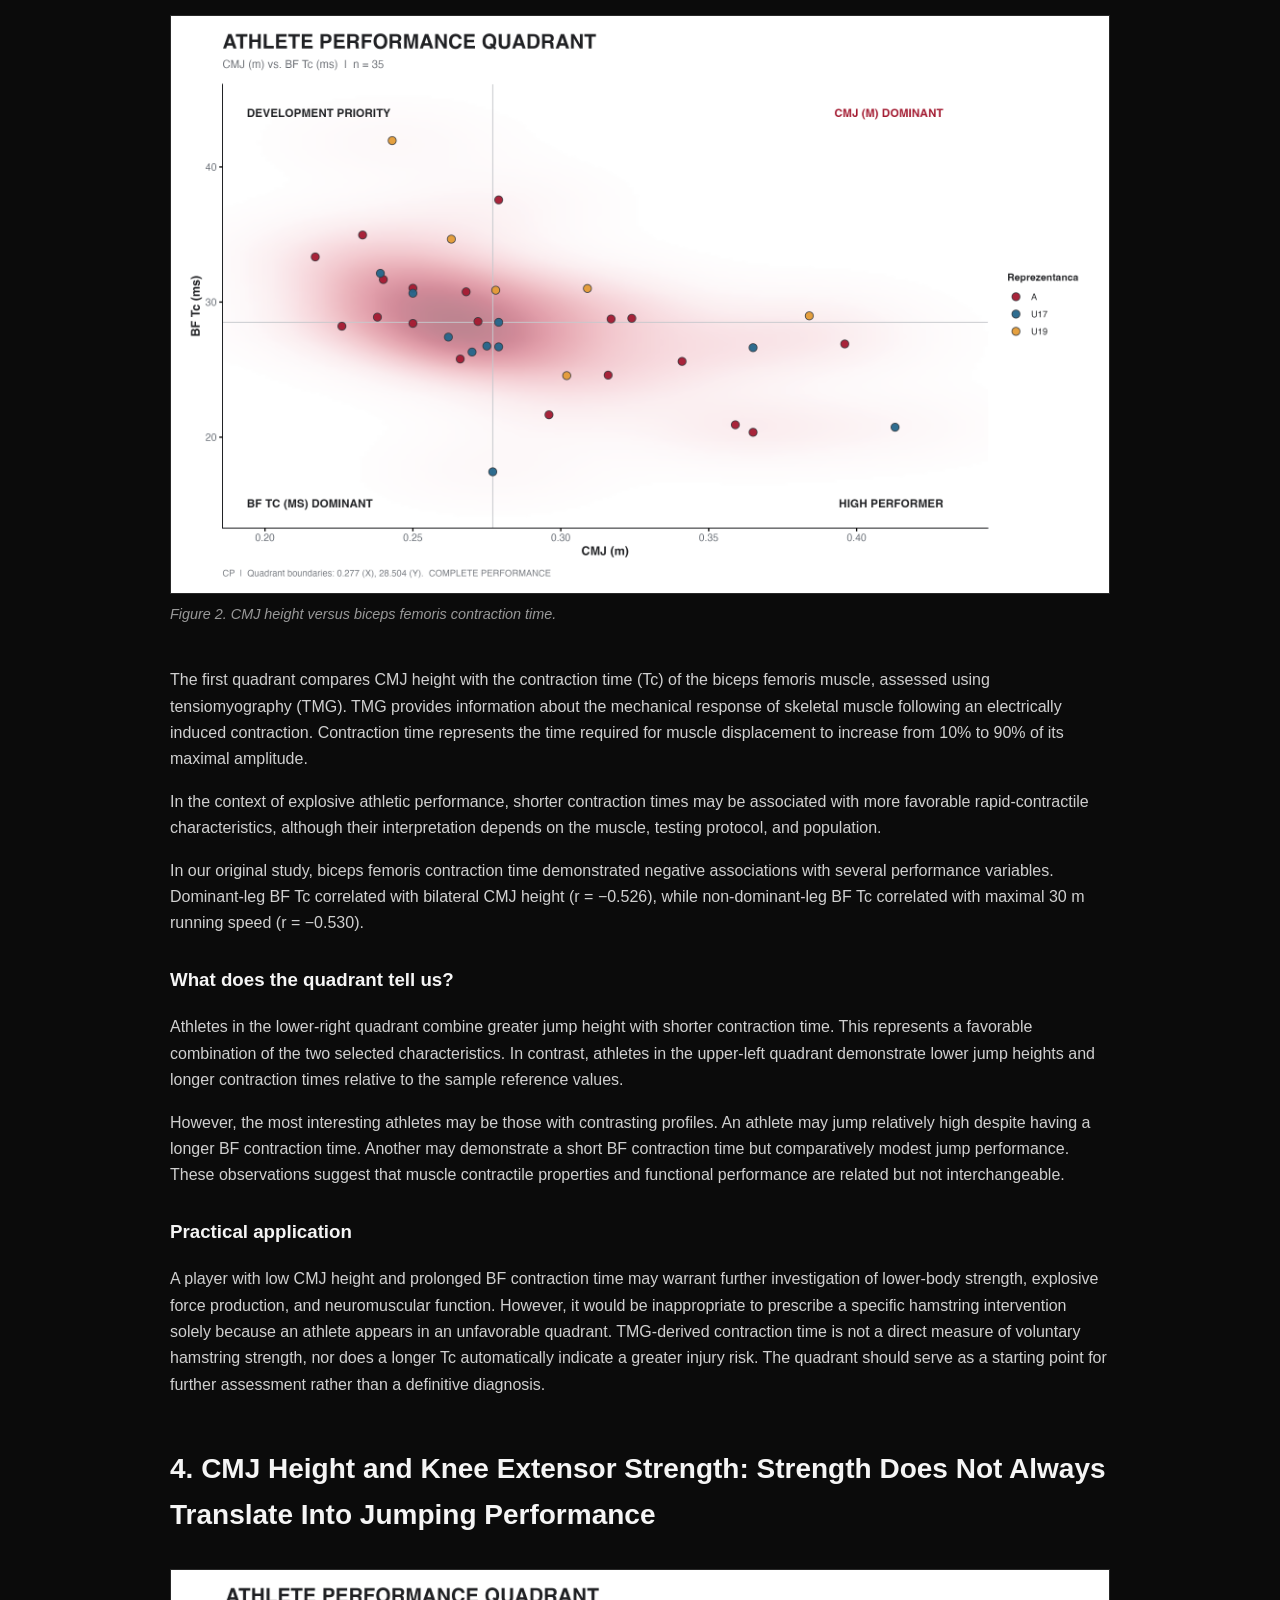
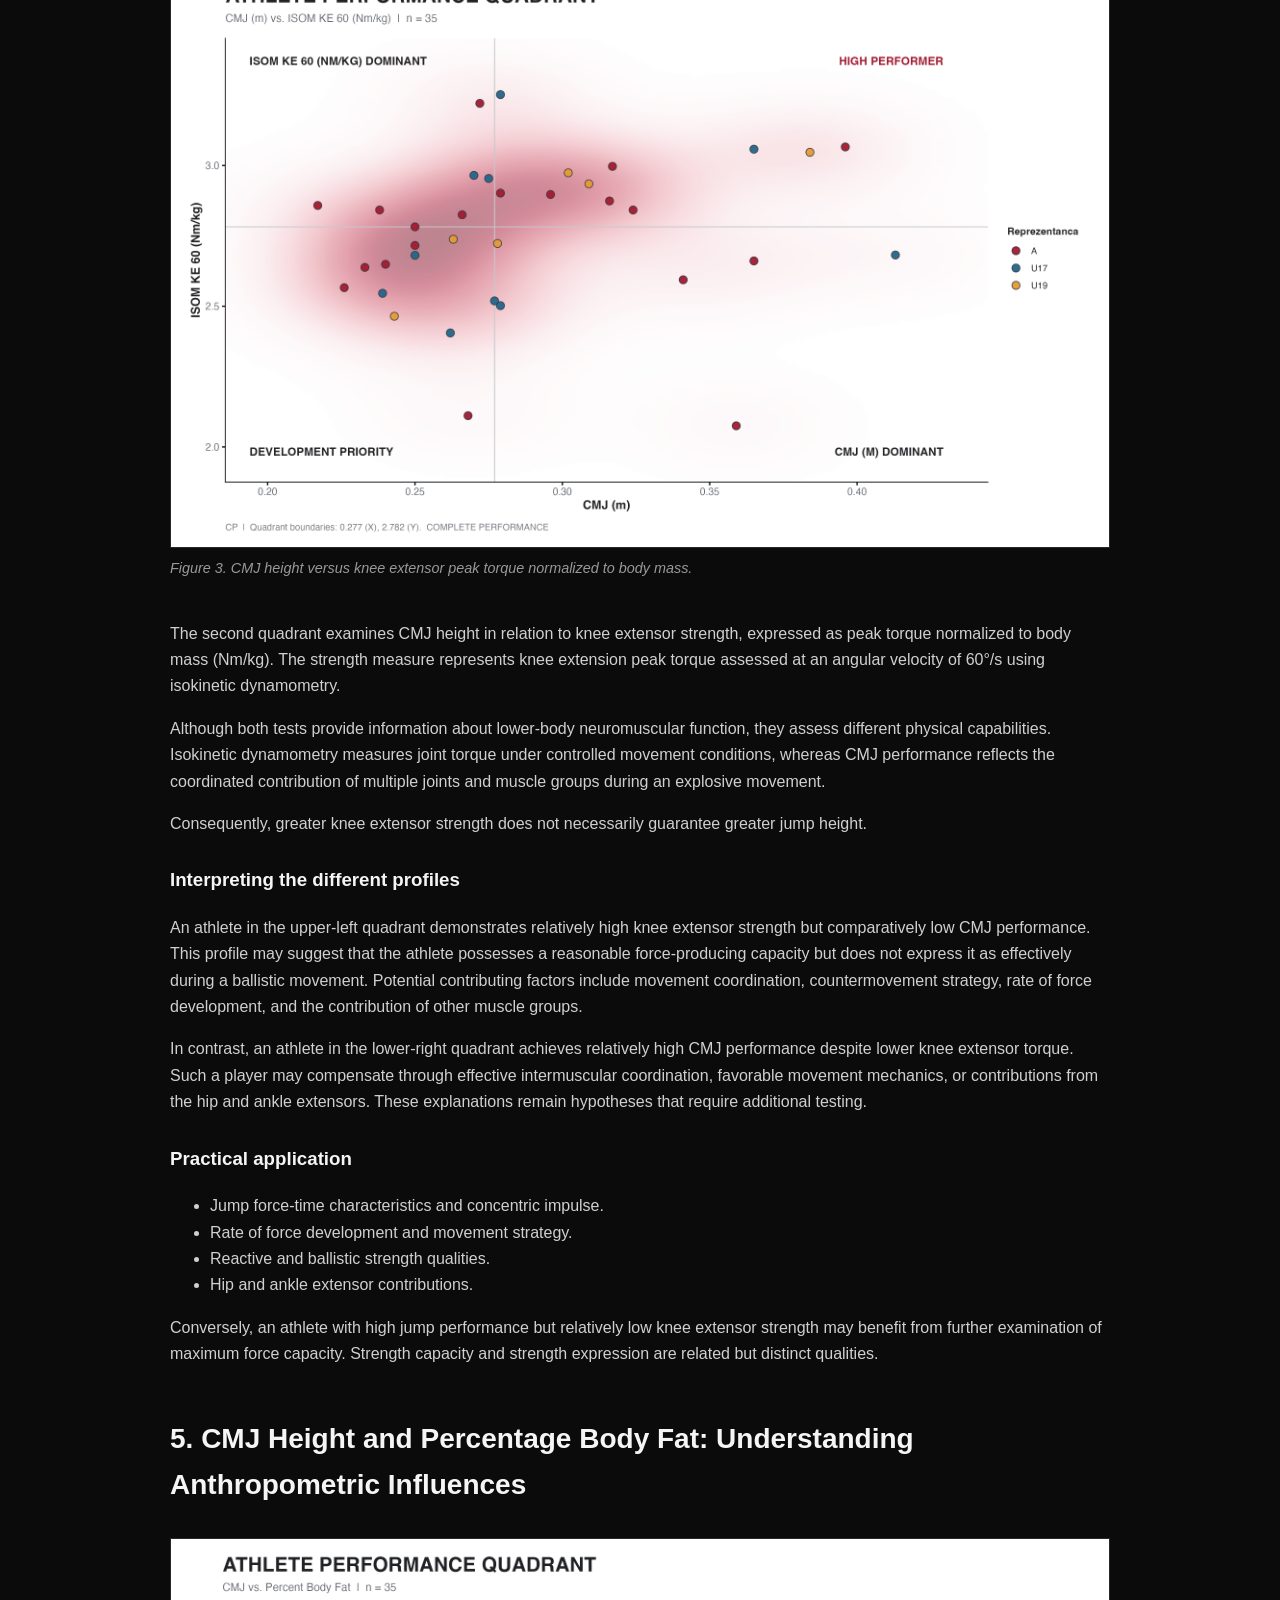
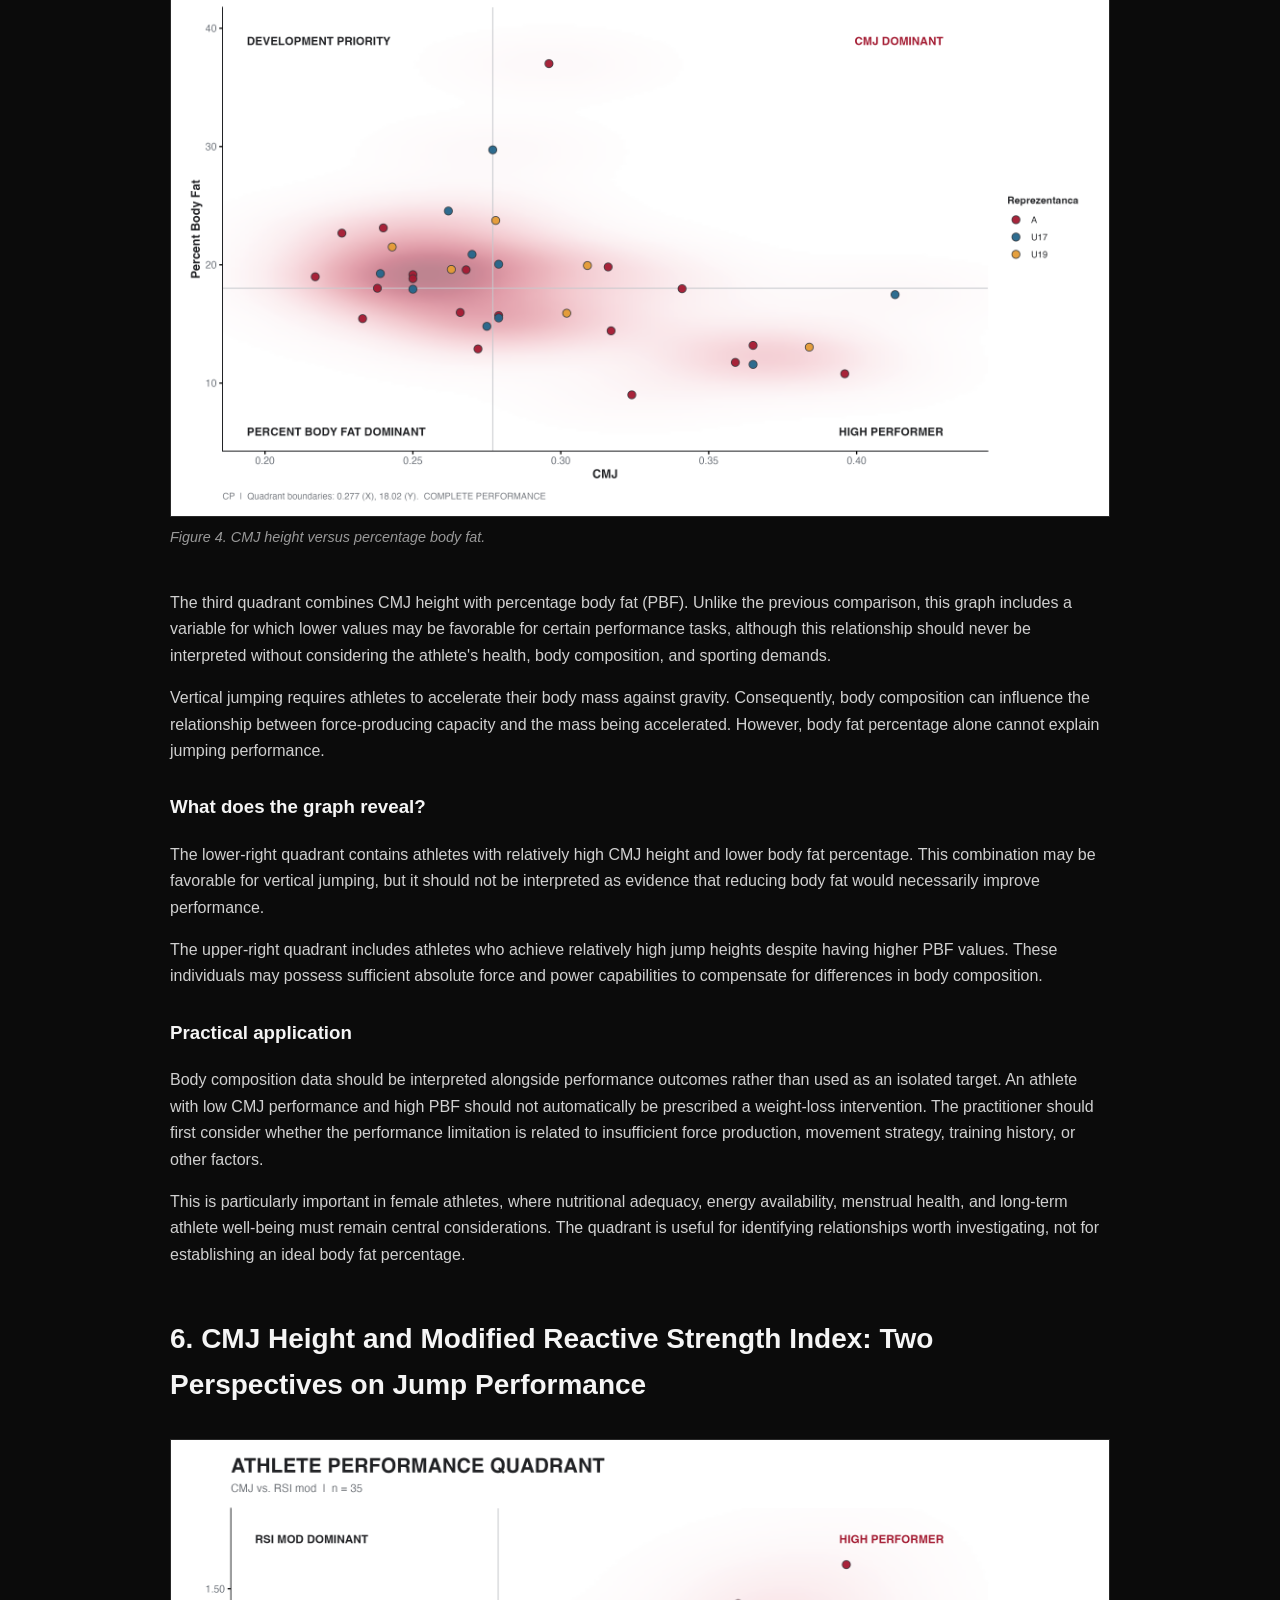
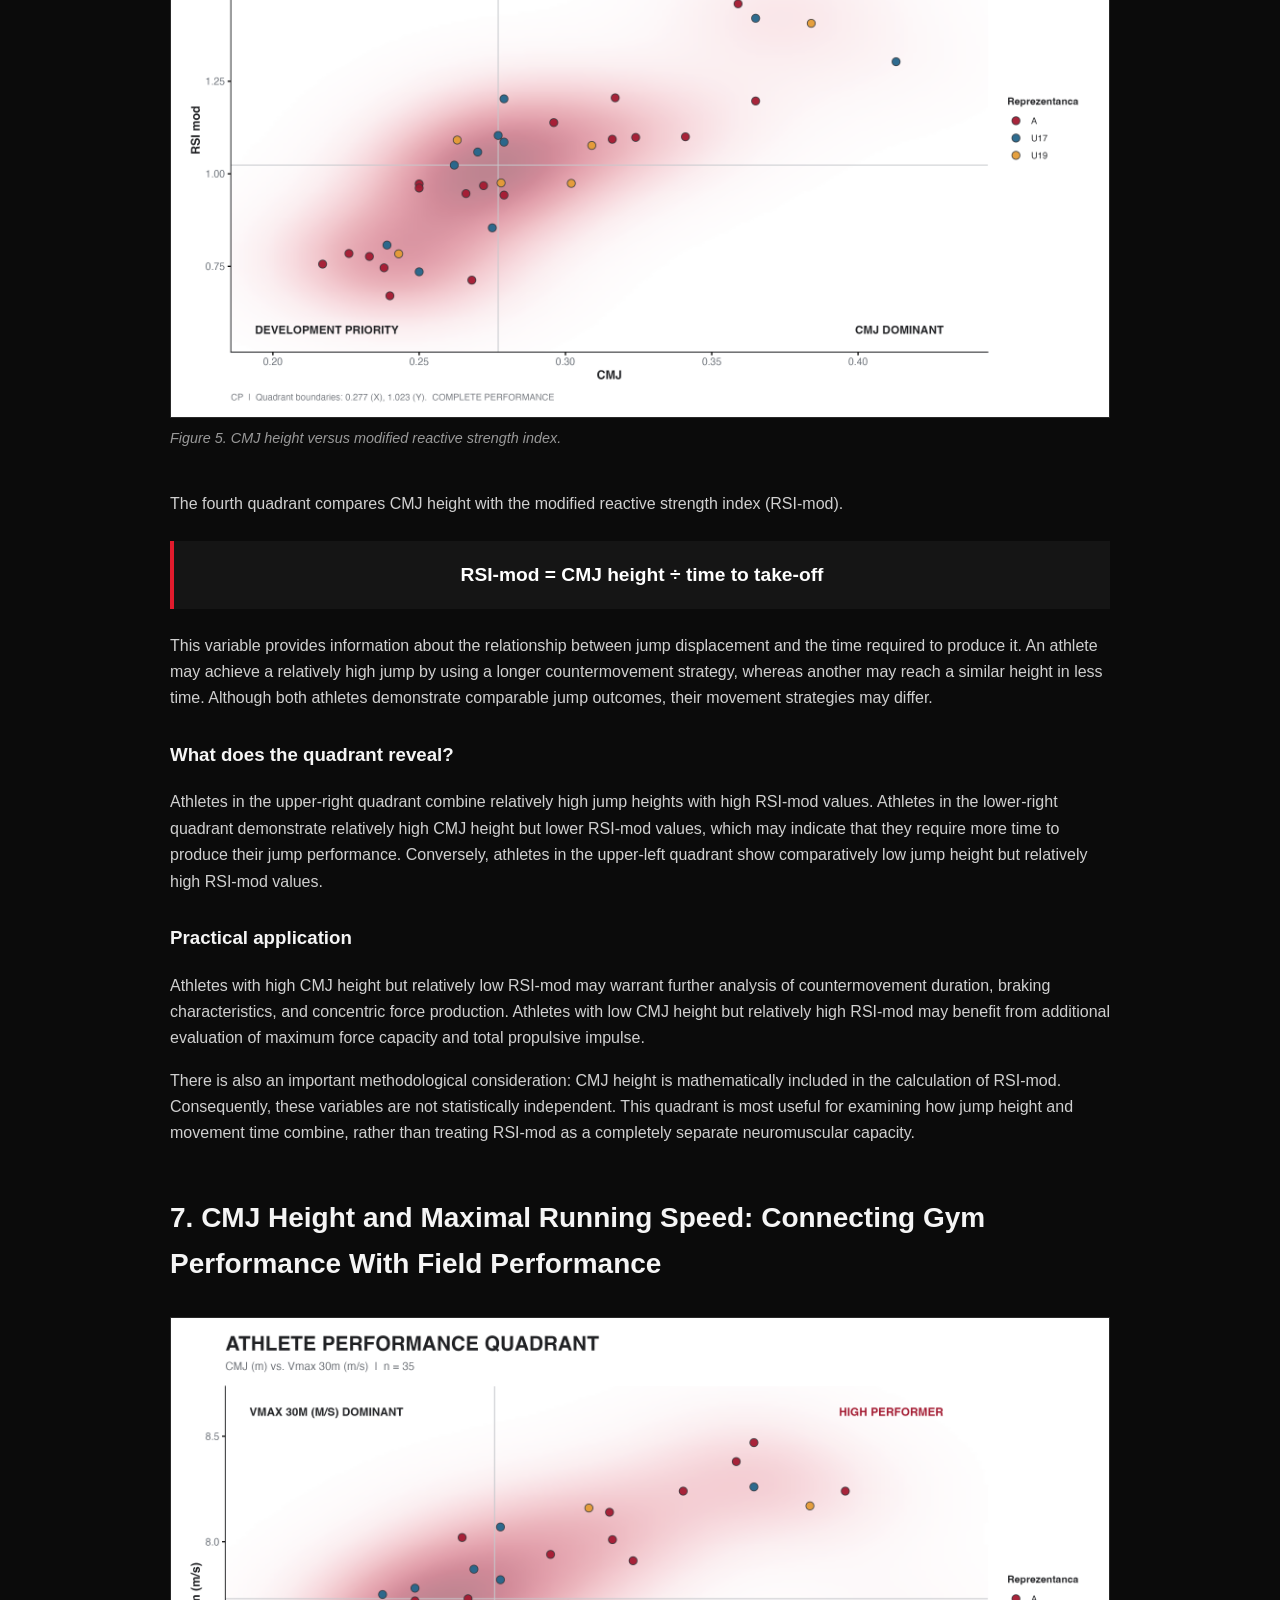
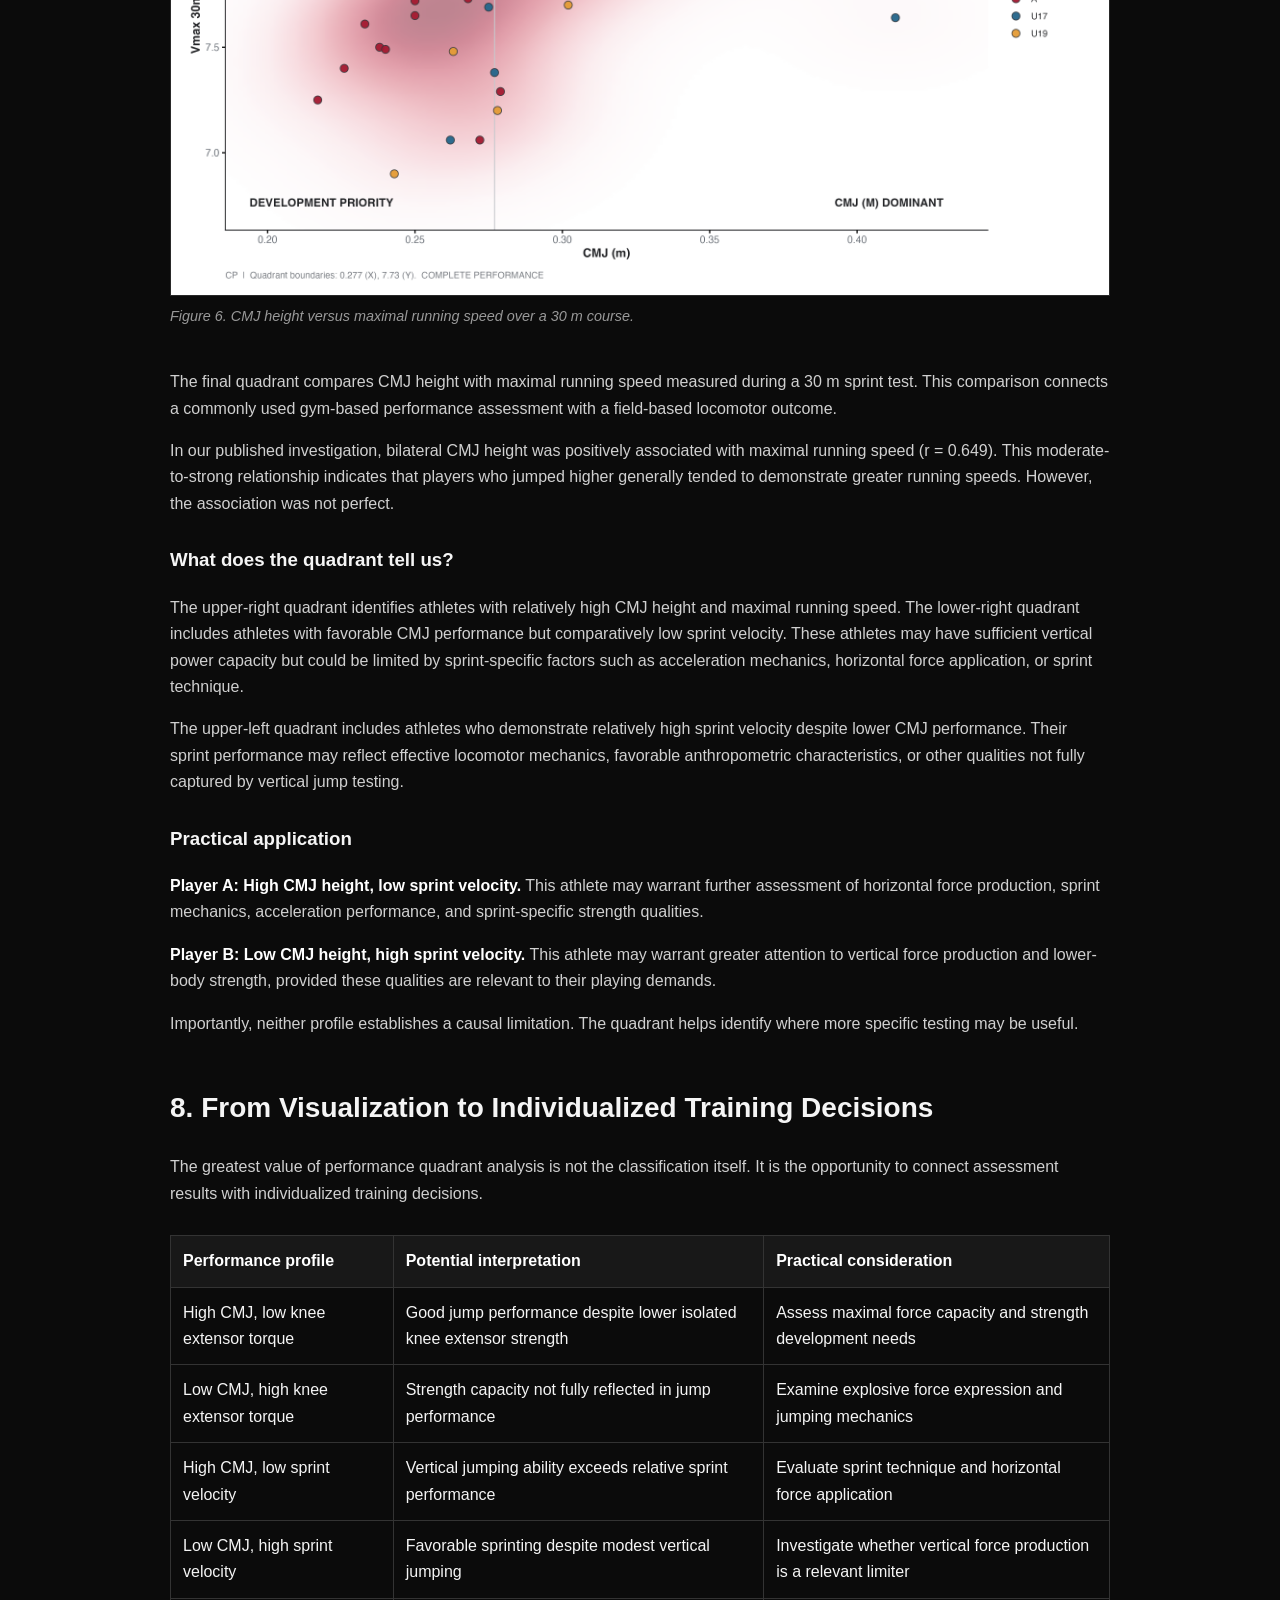
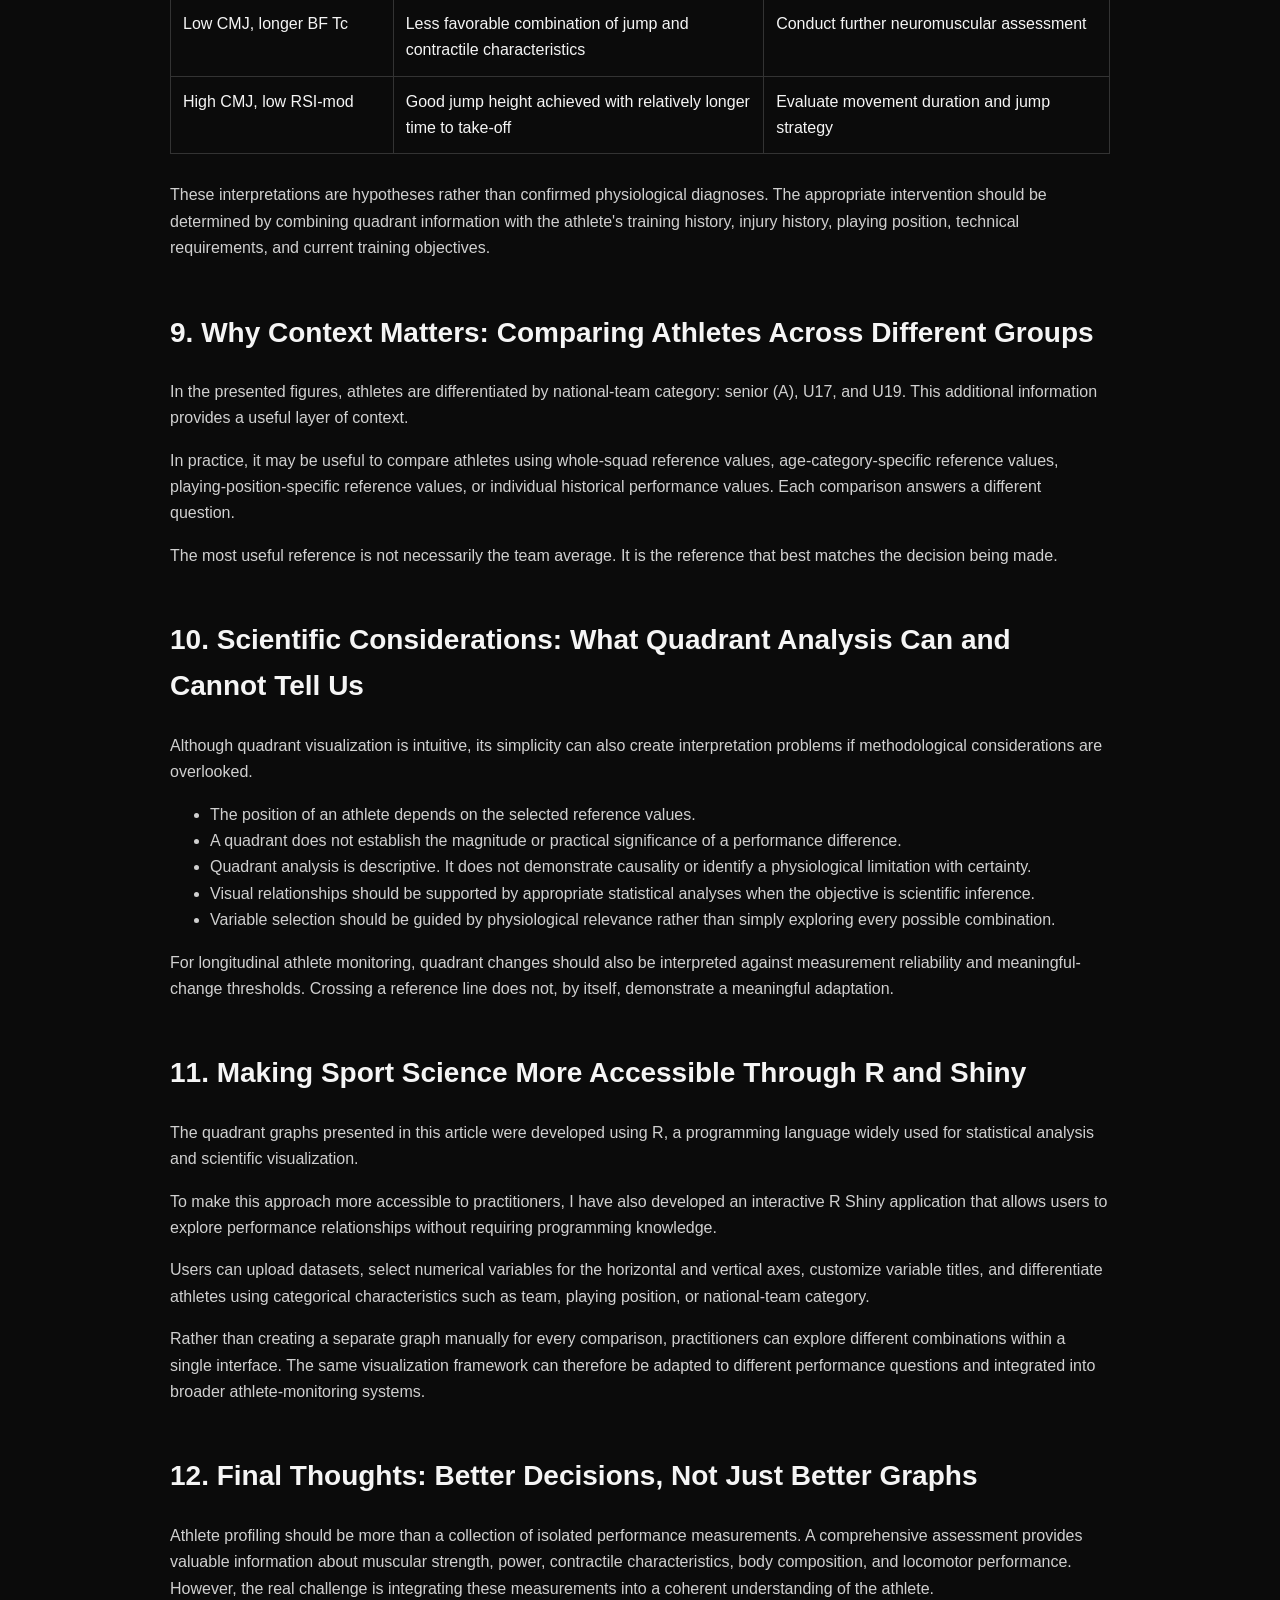
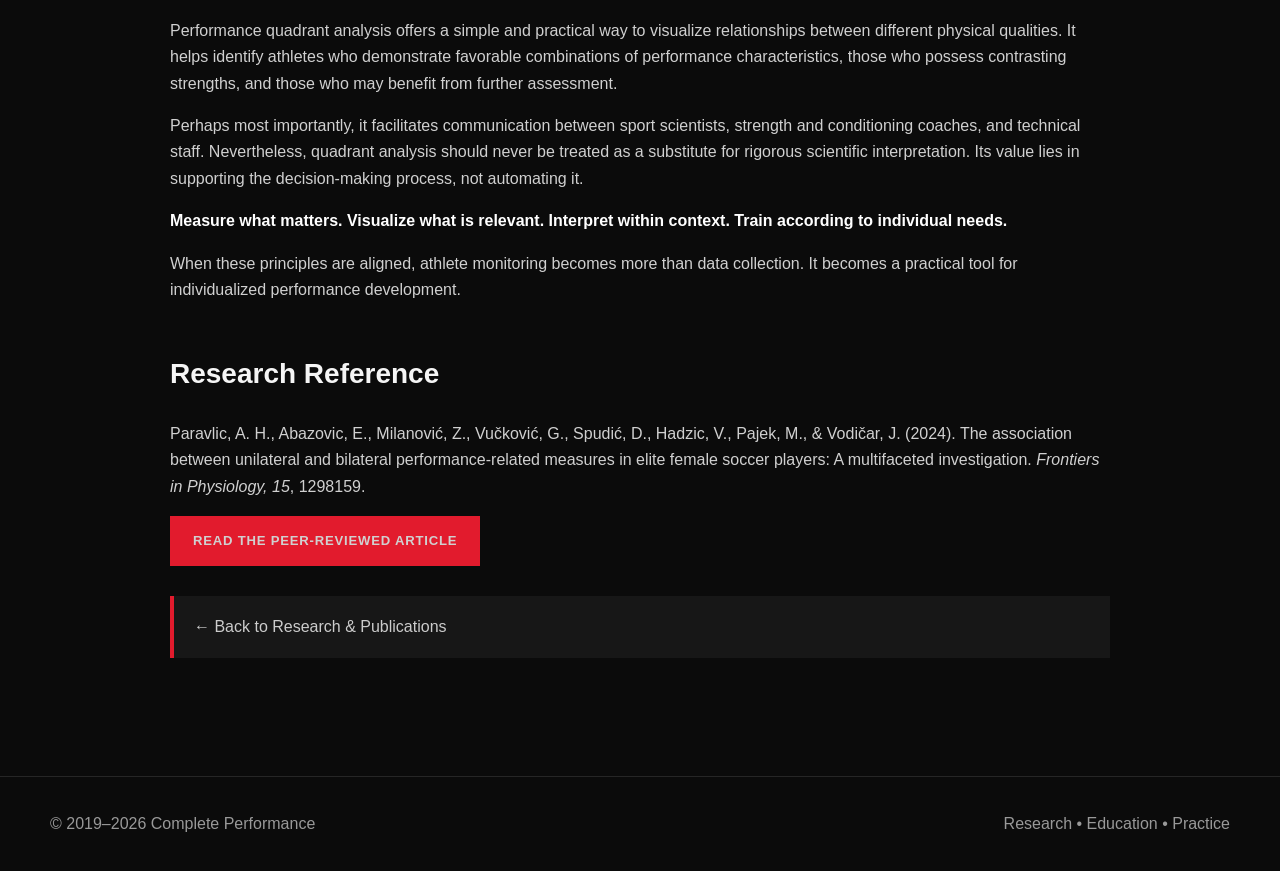
==== commit e395dda0: "Add original quadrant figures to athlete profiling article" ====
--- a/athlete-profiling-performance-quadrant.html
+++ b/athlete-profiling-performance-quadrant.html
@@ -32,7 +32,7 @@
 <p>The quadrant graphs presented below offer an alternative way to explore these data. Unlike conventional correlation tables, they allow us to identify individual athletes who may demonstrate similar outcomes through different combinations of physical characteristics. These quadrant classifications are a secondary visualization of the data, not a validated diagnostic model or a direct result of the original study's statistical analyses.</p>
 
 <h2>3. CMJ Height and Biceps Femoris Contraction Time: Exploring Neuromuscular Characteristics</h2>
-<figure class="article-figure"><img src="FIG2_SRC" alt="CMJ height versus biceps femoris contraction time quadrant"><figcaption>Figure 2. CMJ height versus biceps femoris contraction time.</figcaption></figure>
+<figure class="article-figure"><img src="assets/athlete-quadrant/BF%20Tc%20vs.%20CMJ.png" alt="CMJ height versus biceps femoris contraction time quadrant"><figcaption>Figure 2. CMJ height versus biceps femoris contraction time.</figcaption></figure>
 <p>The first quadrant compares CMJ height with the contraction time (Tc) of the biceps femoris muscle, assessed using tensiomyography (TMG). TMG provides information about the mechanical response of skeletal muscle following an electrically induced contraction. Contraction time represents the time required for muscle displacement to increase from 10% to 90% of its maximal amplitude.</p>
 <p>In the context of explosive athletic performance, shorter contraction times may be associated with more favorable rapid-contractile characteristics, although their interpretation depends on the muscle, testing protocol, and population.</p>
 <p>In our original study, biceps femoris contraction time demonstrated negative associations with several performance variables. Dominant-leg BF Tc correlated with bilateral CMJ height (r = −0.526), while non-dominant-leg BF Tc correlated with maximal 30 m running speed (r = −0.530).</p>
@@ -43,7 +43,7 @@
 <p>A player with low CMJ height and prolonged BF contraction time may warrant further investigation of lower-body strength, explosive force production, and neuromuscular function. However, it would be inappropriate to prescribe a specific hamstring intervention solely because an athlete appears in an unfavorable quadrant. TMG-derived contraction time is not a direct measure of voluntary hamstring strength, nor does a longer Tc automatically indicate a greater injury risk. The quadrant should serve as a starting point for further assessment rather than a definitive diagnosis.</p>
 
 <h2>4. CMJ Height and Knee Extensor Strength: Strength Does Not Always Translate Into Jumping Performance</h2>
-<figure class="article-figure"><img src="FIG3_SRC" alt="CMJ height versus knee extensor strength quadrant"><figcaption>Figure 3. CMJ height versus knee extensor peak torque normalized to body mass.</figcaption></figure>
+<figure class="article-figure"><img src="assets/athlete-quadrant/ISOM%20KE%20vs.%20CMJ.png" alt="CMJ height versus knee extensor strength quadrant"><figcaption>Figure 3. CMJ height versus knee extensor peak torque normalized to body mass.</figcaption></figure>
 <p>The second quadrant examines CMJ height in relation to knee extensor strength, expressed as peak torque normalized to body mass (Nm/kg). The strength measure represents knee extension peak torque assessed at an angular velocity of 60°/s using isokinetic dynamometry.</p>
 <p>Although both tests provide information about lower-body neuromuscular function, they assess different physical capabilities. Isokinetic dynamometry measures joint torque under controlled movement conditions, whereas CMJ performance reflects the coordinated contribution of multiple joints and muscle groups during an explosive movement.</p>
 <p>Consequently, greater knee extensor strength does not necessarily guarantee greater jump height.</p>
@@ -55,7 +55,7 @@
 <p>Conversely, an athlete with high jump performance but relatively low knee extensor strength may benefit from further examination of maximum force capacity. Strength capacity and strength expression are related but distinct qualities.</p>
 
 <h2>5. CMJ Height and Percentage Body Fat: Understanding Anthropometric Influences</h2>
-<figure class="article-figure"><img src="FIG4_SRC" alt="CMJ height versus percentage body fat quadrant"><figcaption>Figure 4. CMJ height versus percentage body fat.</figcaption></figure>
+<figure class="article-figure"><img src="assets/athlete-quadrant/PBF%20vs%20CMJ.png" alt="CMJ height versus percentage body fat quadrant"><figcaption>Figure 4. CMJ height versus percentage body fat.</figcaption></figure>
 <p>The third quadrant combines CMJ height with percentage body fat (PBF). Unlike the previous comparison, this graph includes a variable for which lower values may be favorable for certain performance tasks, although this relationship should never be interpreted without considering the athlete's health, body composition, and sporting demands.</p>
 <p>Vertical jumping requires athletes to accelerate their body mass against gravity. Consequently, body composition can influence the relationship between force-producing capacity and the mass being accelerated. However, body fat percentage alone cannot explain jumping performance.</p>
 <h3>What does the graph reveal?</h3>
@@ -66,7 +66,7 @@
 <p>This is particularly important in female athletes, where nutritional adequacy, energy availability, menstrual health, and long-term athlete well-being must remain central considerations. The quadrant is useful for identifying relationships worth investigating, not for establishing an ideal body fat percentage.</p>
 
 <h2>6. CMJ Height and Modified Reactive Strength Index: Two Perspectives on Jump Performance</h2>
-<figure class="article-figure"><img src="FIG5_SRC" alt="CMJ height versus modified reactive strength index quadrant"><figcaption>Figure 5. CMJ height versus modified reactive strength index.</figcaption></figure>
+<figure class="article-figure"><img src="assets/athlete-quadrant/RSI%20mod%20vs%20CMJ.png" alt="CMJ height versus modified reactive strength index quadrant"><figcaption>Figure 5. CMJ height versus modified reactive strength index.</figcaption></figure>
 <p>The fourth quadrant compares CMJ height with the modified reactive strength index (RSI-mod).</p>
 <div class="formula"><strong>RSI-mod = CMJ height ÷ time to take-off</strong></div>
 <p>This variable provides information about the relationship between jump displacement and the time required to produce it. An athlete may achieve a relatively high jump by using a longer countermovement strategy, whereas another may reach a similar height in less time. Although both athletes demonstrate comparable jump outcomes, their movement strategies may differ.</p>
@@ -77,7 +77,7 @@
 <p>There is also an important methodological consideration: CMJ height is mathematically included in the calculation of RSI-mod. Consequently, these variables are not statistically independent. This quadrant is most useful for examining how jump height and movement time combine, rather than treating RSI-mod as a completely separate neuromuscular capacity.</p>
 
 <h2>7. CMJ Height and Maximal Running Speed: Connecting Gym Performance With Field Performance</h2>
-<figure class="article-figure"><img src="FIG6_SRC" alt="CMJ height versus maximal running speed quadrant"><figcaption>Figure 6. CMJ height versus maximal running speed over a 30 m course.</figcaption></figure>
+<figure class="article-figure"><img src="assets/athlete-quadrant/Vmax30%20vs.%20CMJ.png" alt="CMJ height versus maximal running speed quadrant"><figcaption>Figure 6. CMJ height versus maximal running speed over a 30 m course.</figcaption></figure>
 <p>The final quadrant compares CMJ height with maximal running speed measured during a 30 m sprint test. This comparison connects a commonly used gym-based performance assessment with a field-based locomotor outcome.</p>
 <p>In our published investigation, bilateral CMJ height was positively associated with maximal running speed (r = 0.649). This moderate-to-strong relationship indicates that players who jumped higher generally tended to demonstrate greater running speeds. However, the association was not perfect.</p>
 <h3>What does the quadrant tell us?</h3>
